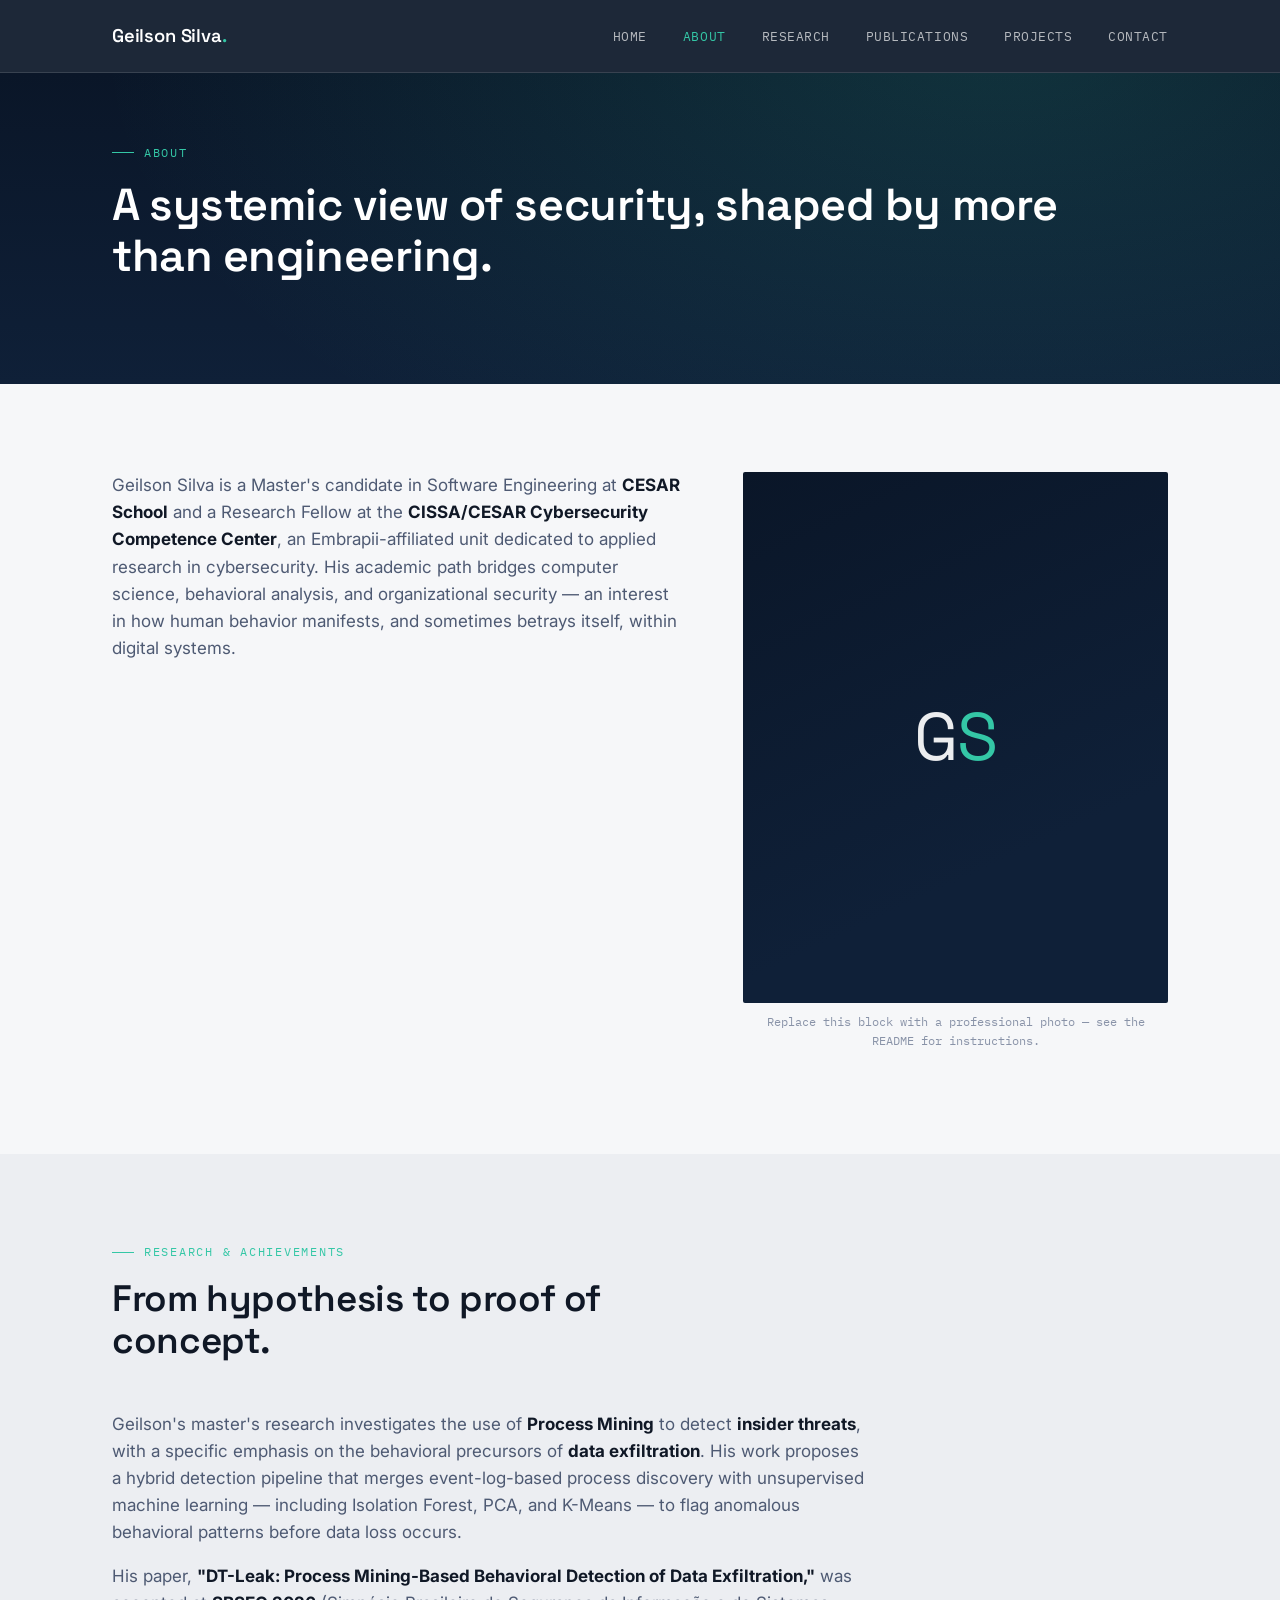
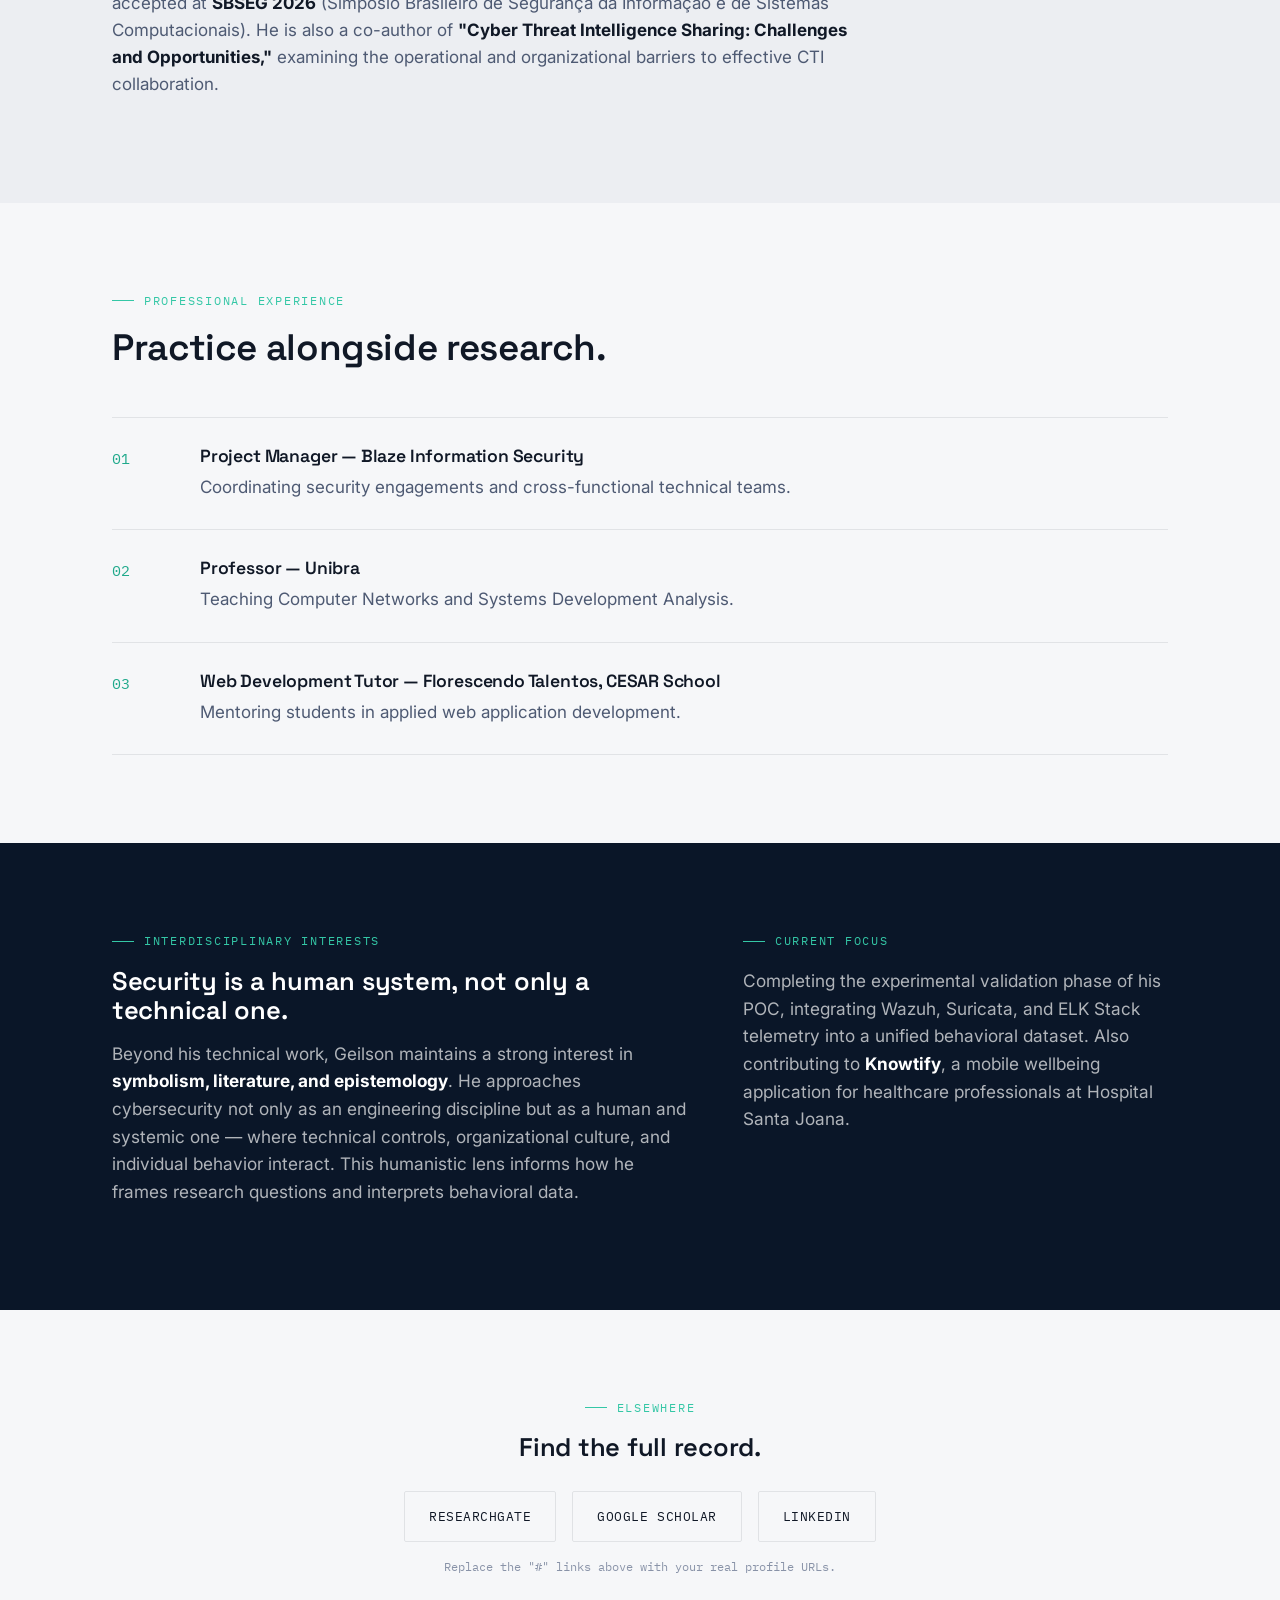
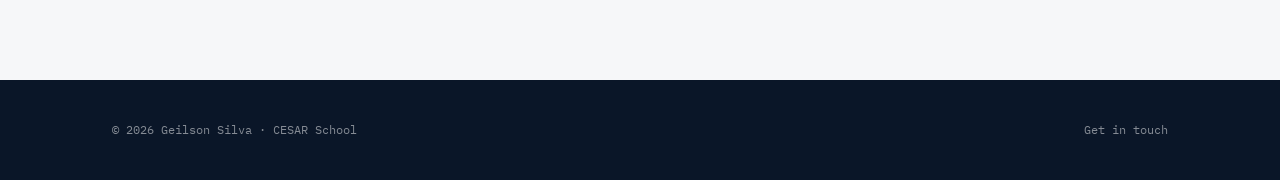
==== about.html @ 086685a9 "update update" ====
<!DOCTYPE html>
<html lang="en">
<head>
<meta charset="UTF-8">
<meta name="viewport" content="width=device-width, initial-scale=1.0">
<title>About — Geilson Silva</title>
<meta name="description" content="About Geilson Silva: research, professional experience, and interdisciplinary interests.">
<link rel="preconnect" href="https://fonts.googleapis.com">
<link href="https://fonts.googleapis.com/css2?family=Space+Grotesk:wght@500;600;700&family=Inter:wght@400;500;600&family=IBM+Plex+Mono:wght@400;500&display=swap" rel="stylesheet">
<link rel="stylesheet" href="style.css">
</head>
<body>

<header class="site-header">
  <div class="container nav">
    <a href="index.html" class="nav-logo">Geilson Silva<span>.</span></a>
    <button class="nav-toggle" aria-label="Toggle menu" aria-expanded="false">☰</button>
    <ul class="nav-links">
      <li><a href="index.html">Home</a></li>
      <li><a href="about.html">About</a></li>
      <li><a href="research.html">Research</a></li>
      <li><a href="publications.html">Publications</a></li>
      <li><a href="projects.html">Projects</a></li>
      <li><a href="contact.html">Contact</a></li>
    </ul>
  </div>
</header>

<section class="hero" style="padding:70px 0 80px;">
  <div class="container">
    <p class="eyebrow">About</p>
    <h1 style="font-size:clamp(2rem,4vw,2.8rem); margin-top:14px;">A systemic view of security, shaped by more than engineering.</h1>
  </div>
</section>

<section class="section">
  <div class="container split">
    <div class="prose">
      <p>Geilson Silva is a Master's candidate in Software Engineering at <strong>CESAR School</strong> and a Research Fellow at the <strong>CISSA/CESAR Cybersecurity Competence Center</strong>, an Embrapii-affiliated unit dedicated to applied research in cybersecurity. His academic path bridges computer science, behavioral analysis, and organizational security — an interest in how human behavior manifests, and sometimes betrays itself, within digital systems.</p>
    </div>
    <div>
      <div class="avatar-block">
        <div class="monogram">G<span>S</span></div>
      </div>
      <p class="avatar-note">Replace this block with a professional photo — see the README for instructions.</p>
    </div>
  </div>
</section>

<section class="section section-alt">
  <div class="container">
    <div class="section-head">
      <p class="eyebrow">Research &amp; Achievements</p>
      <h2>From hypothesis to proof of concept.</h2>
    </div>
    <div class="prose" style="max-width:760px;">
      <p>Geilson's master's research investigates the use of <strong>Process Mining</strong> to detect <strong>insider threats</strong>, with a specific emphasis on the behavioral precursors of <strong>data exfiltration</strong>. His work proposes a hybrid detection pipeline that merges event-log-based process discovery with unsupervised machine learning — including Isolation Forest, PCA, and K-Means — to flag anomalous behavioral patterns before data loss occurs.</p>
      <p>His paper, <strong>"DT-Leak: Process Mining-Based Behavioral Detection of Data Exfiltration,"</strong> was accepted at <strong>SBSEG 2026</strong> (Simpósio Brasileiro de Segurança da Informação e de Sistemas Computacionais). He is also a co-author of <strong>"Cyber Threat Intelligence Sharing: Challenges and Opportunities,"</strong> examining the operational and organizational barriers to effective CTI collaboration.</p>
    </div>
  </div>
</section>

<section class="section">
  <div class="container">
    <div class="section-head">
      <p class="eyebrow">Professional Experience</p>
      <h2>Practice alongside research.</h2>
    </div>
    <ul class="steps">
      <li class="step">
        <span class="num">01</span>
        <div>
          <h3>Project Manager — Blaze Information Security</h3>
          <p>Coordinating security engagements and cross-functional technical teams.</p>
        </div>
      </li>
      <li class="step">
        <span class="num">02</span>
        <div>
          <h3>Professor — Unibra</h3>
          <p>Teaching Computer Networks and Systems Development Analysis.</p>
        </div>
      </li>
      <li class="step">
        <span class="num">03</span>
        <div>
          <h3>Web Development Tutor — Florescendo Talentos, CESAR School</h3>
          <p>Mentoring students in applied web application development.</p>
        </div>
      </li>
    </ul>
  </div>
</section>

<section class="section section-dark">
  <div class="container split">
    <div>
      <p class="eyebrow">Interdisciplinary Interests</p>
      <h2 style="margin-top:14px;">Security is a human system, not only a technical one.</h2>
      <p class="lede">Beyond his technical work, Geilson maintains a strong interest in <strong style="color:#fff;">symbolism, literature, and epistemology</strong>. He approaches cybersecurity not only as an engineering discipline but as a human and systemic one — where technical controls, organizational culture, and individual behavior interact. This humanistic lens informs how he frames research questions and interprets behavioral data.</p>
    </div>
    <div>
      <p class="eyebrow">Current Focus</p>
      <p class="lede" style="margin-top:14px;">Completing the experimental validation phase of his POC, integrating Wazuh, Suricata, and ELK Stack telemetry into a unified behavioral dataset. Also contributing to <strong style="color:#fff;">Knowtify</strong>, a mobile wellbeing application for healthcare professionals at Hospital Santa Joana.</p>
    </div>
  </div>
</section>

<section class="section text-center">
  <div class="container">
    <p class="eyebrow" style="justify-content:center;">Elsewhere</p>
    <h2 style="margin-top:14px;">Find the full record.</h2>
    <div class="hero-actions" style="justify-content:center; margin-top:28px;">
      <a href="#" class="btn btn-ghost-dark">ResearchGate</a>
      <a href="#" class="btn btn-ghost-dark">Google Scholar</a>
      <a href="#" class="btn btn-ghost-dark">LinkedIn</a>
    </div>
    <p class="avatar-note" style="margin-top:16px;">Replace the "#" links above with your real profile URLs.</p>
  </div>
</section>

<footer class="site-footer">
  <div class="container footer-row">
    <span>© 2026 Geilson Silva · CESAR School</span>
    <span><a href="contact.html">Get in touch</a></span>
  </div>
</footer>

<script src="script.js"></script>
</body>
</html>
---- style.css ----
/* ==========================================================================
   Geilson Silva — Academic Site
   Design tokens
   ========================================================================== */

:root {
  /* Color */
  --bg-dark: #0A1628;
  --bg-dark-2: #0F2038;
  --paper: #F6F7F9;
  --paper-2: #ECEEF2;
  --ink: #101826;
  --slate: #4E5A73;
  --slate-light: #8993A8;
  --accent: #34C7A6;
  --accent-strong: #1FA98B;
  --accent-dim: rgba(52, 199, 166, 0.14);
  --gold: #D9A85C;
  --border: rgba(16, 24, 38, 0.09);
  --border-dark: rgba(255, 255, 255, 0.12);
  --white: #FFFFFF;

  /* Type */
  --font-display: 'Space Grotesk', 'IBM Plex Sans', sans-serif;
  --font-body: 'Inter', -apple-system, BlinkMacSystemFont, sans-serif;
  --font-mono: 'IBM Plex Mono', 'SFMono-Regular', Consolas, monospace;

  /* Layout */
  --max-width: 1120px;
  --radius: 2px;
}

* { box-sizing: border-box; }

html {
  scroll-behavior: smooth;
}

@media (prefers-reduced-motion: reduce) {
  html { scroll-behavior: auto; }
  *, *::before, *::after {
    animation-duration: 0.01ms !important;
    animation-iteration-count: 1 !important;
    transition-duration: 0.01ms !important;
  }
}

body {
  margin: 0;
  font-family: var(--font-body);
  color: var(--ink);
  background: var(--paper);
  font-size: 17px;
  line-height: 1.6;
  -webkit-font-smoothing: antialiased;
}

h1, h2, h3, h4 {
  font-family: var(--font-display);
  font-weight: 600;
  line-height: 1.15;
  letter-spacing: -0.01em;
  margin: 0;
}

p { margin: 0 0 1rem 0; }
a { color: inherit; }

.container {
  max-width: var(--max-width);
  margin: 0 auto;
  padding: 0 32px;
}

.eyebrow {
  font-family: var(--font-mono);
  font-size: 0.78rem;
  letter-spacing: 0.14em;
  text-transform: uppercase;
  color: var(--accent);
  display: flex;
  align-items: center;
  gap: 10px;
}

.eyebrow::before {
  content: "";
  width: 22px;
  height: 1px;
  background: var(--accent);
  display: inline-block;
}

/* ==========================================================================
   Navigation
   ========================================================================== */

.site-header {
  position: sticky;
  top: 0;
  z-index: 100;
  background: rgba(10, 22, 40, 0.92);
  backdrop-filter: blur(10px);
  border-bottom: 1px solid var(--border-dark);
}

.nav {
  display: flex;
  align-items: center;
  justify-content: space-between;
  height: 72px;
}

.nav-logo {
  font-family: var(--font-display);
  font-weight: 600;
  font-size: 1.15rem;
  color: var(--white);
  text-decoration: none;
  letter-spacing: -0.01em;
}
.nav-logo span { color: var(--accent); }

.nav-links {
  display: flex;
  gap: 36px;
  list-style: none;
  margin: 0;
  padding: 0;
}

.nav-links a {
  font-family: var(--font-mono);
  font-size: 0.82rem;
  letter-spacing: 0.04em;
  text-transform: uppercase;
  color: rgba(255,255,255,0.68);
  text-decoration: none;
  padding: 6px 0;
  border-bottom: 1px solid transparent;
  transition: color 0.2s ease, border-color 0.2s ease;
}

.nav-links a:hover,
.nav-links a:focus-visible {
  color: var(--white);
  border-bottom-color: var(--accent);
}

.nav-links a.active {
  color: var(--accent);
}

.nav-toggle {
  display: none;
  background: none;
  border: 1px solid var(--border-dark);
  border-radius: var(--radius);
  color: var(--white);
  width: 40px;
  height: 40px;
  align-items: center;
  justify-content: center;
  cursor: pointer;
}

@media (max-width: 760px) {
  .nav-links {
    position: absolute;
    top: 72px;
    left: 0;
    right: 0;
    background: var(--bg-dark-2);
    flex-direction: column;
    gap: 0;
    padding: 8px 32px 20px;
    border-bottom: 1px solid var(--border-dark);
    display: none;
  }
  .nav-links.open { display: flex; }
  .nav-links a { padding: 12px 0; border-bottom: 1px solid var(--border-dark); width: 100%; }
  .nav-toggle { display: flex; }
}

*:focus-visible {
  outline: 2px solid var(--accent);
  outline-offset: 3px;
}

/* ==========================================================================
   Buttons
   ========================================================================== */

.btn {
  display: inline-flex;
  align-items: center;
  gap: 8px;
  font-family: var(--font-mono);
  font-size: 0.82rem;
  letter-spacing: 0.04em;
  text-transform: uppercase;
  text-decoration: none;
  padding: 14px 24px;
  border-radius: var(--radius);
  border: 1px solid transparent;
  cursor: pointer;
  transition: transform 0.15s ease, background 0.2s ease, border-color 0.2s ease, color 0.2s ease;
}
.btn:hover { transform: translateY(-1px); }

.btn-primary {
  background: var(--accent);
  color: #06231C;
}
.btn-primary:hover { background: var(--accent-strong); }

.btn-ghost {
  background: transparent;
  border-color: rgba(255,255,255,0.35);
  color: var(--white);
}
.btn-ghost:hover { border-color: var(--accent); color: var(--accent); }

.btn-ghost-dark {
  background: transparent;
  border-color: var(--border);
  color: var(--ink);
}
.btn-ghost-dark:hover { border-color: var(--accent-strong); color: var(--accent-strong); }

/* ==========================================================================
   Hero
   ========================================================================== */

.hero {
  background: radial-gradient(ellipse 900px 500px at 78% -10%, rgba(52,199,166,0.16), transparent),
              linear-gradient(180deg, var(--bg-dark) 0%, var(--bg-dark-2) 100%);
  color: var(--white);
  padding: 96px 0 110px;
  position: relative;
  overflow: hidden;
}

.hero-grid {
  display: grid;
  grid-template-columns: 1.1fr 0.9fr;
  gap: 48px;
  align-items: center;
}

.hero h1 {
  font-size: clamp(2.4rem, 5vw, 3.6rem);
  margin: 18px 0 22px;
  color: var(--white);
}

.hero h1 em {
  font-style: normal;
  color: var(--accent);
}

.hero-sub {
  font-size: 1.08rem;
  color: rgba(255,255,255,0.72);
  max-width: 46ch;
  margin-bottom: 34px;
}

.hero-actions {
  display: flex;
  gap: 16px;
  flex-wrap: wrap;
}

.hero-meta {
  margin-top: 44px;
  display: flex;
  gap: 32px;
  font-family: var(--font-mono);
  font-size: 0.8rem;
  color: rgba(255,255,255,0.5);
}
.hero-meta strong { color: rgba(255,255,255,0.85); font-weight: 500; }

@media (max-width: 860px) {
  .hero-grid { grid-template-columns: 1fr; }
  .hero-meta { flex-direction: column; gap: 10px; }
}

/* ==========================================================================
   Trace graphic (signature element)
   ========================================================================== */

.trace-wrap { display: flex; justify-content: center; }
.trace-svg { width: 100%; max-width: 440px; height: auto; }

.trace-node { fill: rgba(255,255,255,0.85); }
.trace-node.dim { fill: rgba(255,255,255,0.35); }
.trace-node.anomaly { fill: var(--accent); }

.trace-path {
  fill: none;
  stroke: rgba(255,255,255,0.22);
  stroke-width: 1.5;
}

.trace-path.anomaly {
  stroke: var(--accent);
  stroke-width: 2;
  stroke-dasharray: 6 6;
  animation: trace-flow 3.2s linear infinite;
}

@keyframes trace-flow {
  to { stroke-dashoffset: -120; }
}

.trace-label {
  font-family: var(--font-mono);
  font-size: 9px;
  fill: rgba(255,255,255,0.4);
  letter-spacing: 0.05em;
}
.trace-label.anomaly { fill: var(--accent); }

/* ==========================================================================
   Sections
   ========================================================================== */

.section {
  padding: 88px 0;
}

.section-alt {
  background: var(--paper-2);
}

.section-dark {
  background: var(--bg-dark);
  color: var(--white);
}

.section-head {
  max-width: 640px;
  margin-bottom: 48px;
}

.section-head h2 {
  font-size: clamp(1.7rem, 3vw, 2.3rem);
  margin-top: 14px;
}

.section-dark .section-head h2 { color: var(--white); }

.lede {
  font-size: 1.08rem;
  color: var(--slate);
  margin-top: 14px;
}
.section-dark .lede { color: rgba(255,255,255,0.68); }

/* Two column prose + figure */
.split {
  display: grid;
  grid-template-columns: 1.15fr 0.85fr;
  gap: 56px;
  align-items: start;
}
@media (max-width: 860px) {
  .split { grid-template-columns: 1fr; }
}

.prose p { color: var(--slate); }
.prose strong { color: var(--ink); }

.avatar-block {
  aspect-ratio: 4 / 5;
  border-radius: var(--radius);
  background: linear-gradient(155deg, var(--bg-dark) 0%, var(--bg-dark-2) 70%);
  display: flex;
  align-items: center;
  justify-content: center;
  position: relative;
  overflow: hidden;
}
.avatar-block .monogram {
  font-family: var(--font-display);
  font-size: 4.2rem;
  color: rgba(255,255,255,0.92);
  letter-spacing: -0.02em;
}
.avatar-block .monogram span { color: var(--accent); }
.avatar-note {
  font-family: var(--font-mono);
  font-size: 0.72rem;
  color: var(--slate-light);
  margin-top: 10px;
  text-align: center;
}

/* Highlight cards */
.card-grid {
  display: grid;
  grid-template-columns: repeat(3, 1fr);
  gap: 1px;
  background: var(--border);
  border: 1px solid var(--border);
}
@media (max-width: 760px) {
  .card-grid { grid-template-columns: 1fr; }
}

.card {
  background: var(--paper);
  padding: 32px 28px;
}

.card .tag {
  font-family: var(--font-mono);
  font-size: 0.72rem;
  letter-spacing: 0.08em;
  text-transform: uppercase;
  color: var(--accent-strong);
}

.card h3 {
  font-size: 1.15rem;
  margin: 12px 0 10px;
}

.card p { color: var(--slate); font-size: 0.95rem; margin: 0; }

/* Timeline / methodology steps */
.steps {
  list-style: none;
  margin: 0;
  padding: 0;
  border-top: 1px solid var(--border);
}

.step {
  display: grid;
  grid-template-columns: 64px 1fr;
  gap: 24px;
  padding: 28px 0;
  border-bottom: 1px solid var(--border);
}

.step .num {
  font-family: var(--font-mono);
  color: var(--accent-strong);
  font-size: 0.95rem;
}

.step h3 { font-size: 1.1rem; margin-bottom: 8px; }
.step p { color: var(--slate); margin: 0; }

/* Tool list */
.tool-cols {
  display: grid;
  grid-template-columns: 1fr 1fr;
  gap: 40px;
}
@media (max-width: 760px) { .tool-cols { grid-template-columns: 1fr; } }

.tool-list h4 {
  font-family: var(--font-mono);
  font-size: 0.78rem;
  text-transform: uppercase;
  letter-spacing: 0.08em;
  color: var(--slate-light);
  margin-bottom: 16px;
}

.tool-item {
  display: flex;
  justify-content: space-between;
  gap: 16px;
  padding: 14px 0;
  border-bottom: 1px solid var(--border);
}
.tool-item .name { font-weight: 500; }
.tool-item .desc { color: var(--slate); font-size: 0.88rem; text-align: right; max-width: 55%; }

/* Keyword strip */
.keywords {
  display: flex;
  flex-wrap: wrap;
  gap: 10px;
  margin-top: 40px;
}
.keyword {
  font-family: var(--font-mono);
  font-size: 0.76rem;
  padding: 7px 12px;
  border: 1px solid var(--border);
  border-radius: var(--radius);
  color: var(--slate);
}

/* Publications */
.pub {
  border-top: 1px solid var(--border);
  padding: 34px 0;
  display: grid;
  grid-template-columns: 100px 1fr;
  gap: 28px;
}
.pub:last-child { border-bottom: 1px solid var(--border); }
@media (max-width: 700px) { .pub { grid-template-columns: 1fr; gap: 12px; } }

.pub .year {
  font-family: var(--font-mono);
  color: var(--accent-strong);
  font-size: 0.95rem;
}
.pub h3 { font-size: 1.2rem; margin-bottom: 8px; }
.pub .meta { color: var(--slate); font-size: 0.92rem; margin-bottom: 12px; }
.pub .abstract { color: var(--slate); font-size: 0.95rem; margin-bottom: 16px; }

.status-pill {
  display: inline-block;
  font-family: var(--font-mono);
  font-size: 0.7rem;
  text-transform: uppercase;
  letter-spacing: 0.06em;
  padding: 4px 10px;
  border-radius: 999px;
  background: var(--accent-dim);
  color: var(--accent-strong);
  margin-bottom: 10px;
}

/* Projects */
.project {
  border-top: 1px solid var(--border-dark);
  padding: 44px 0;
  display: grid;
  grid-template-columns: 1fr 1.4fr;
  gap: 40px;
}
@media (max-width: 800px) { .project { grid-template-columns: 1fr; gap: 16px; } }

.project h3 { font-size: 1.4rem; margin-bottom: 10px; color: var(--white); }
.project .role { font-family: var(--font-mono); font-size: 0.78rem; color: var(--accent); margin-bottom: 4px; text-transform: uppercase; letter-spacing: 0.05em; }
.project p { color: rgba(255,255,255,0.68); }
.stack {
  display: flex;
  flex-wrap: wrap;
  gap: 8px;
  margin-top: 16px;
}
.stack span {
  font-family: var(--font-mono);
  font-size: 0.72rem;
  color: rgba(255,255,255,0.55);
  border: 1px solid var(--border-dark);
  padding: 5px 10px;
  border-radius: var(--radius);
}

/* Contact */
.contact-grid {
  display: grid;
  grid-template-columns: repeat(3, 1fr);
  gap: 1px;
  background: var(--border);
  border: 1px solid var(--border);
  margin-top: 40px;
}
@media (max-width: 700px) { .contact-grid { grid-template-columns: 1fr; } }

.contact-item {
  background: var(--paper);
  padding: 28px;
  text-decoration: none;
  display: block;
  transition: background 0.2s ease;
}
.contact-item:hover { background: var(--white); }
.contact-item .k {
  font-family: var(--font-mono);
  font-size: 0.72rem;
  text-transform: uppercase;
  letter-spacing: 0.06em;
  color: var(--slate-light);
  display: block;
  margin-bottom: 8px;
}
.contact-item .v { font-weight: 500; word-break: break-word; }
.contact-item .v.accent { color: var(--accent-strong); }

/* Footer */
.site-footer {
  background: var(--bg-dark);
  color: rgba(255,255,255,0.5);
  padding: 40px 0;
  font-family: var(--font-mono);
  font-size: 0.78rem;
}
.footer-row {
  display: flex;
  justify-content: space-between;
  align-items: center;
  flex-wrap: wrap;
  gap: 12px;
}
.footer-row a { color: rgba(255,255,255,0.5); text-decoration: none; }
.footer-row a:hover { color: var(--accent); }

/* Utility */
.text-center { text-align: center; }
.mt-lg { margin-top: 48px; }
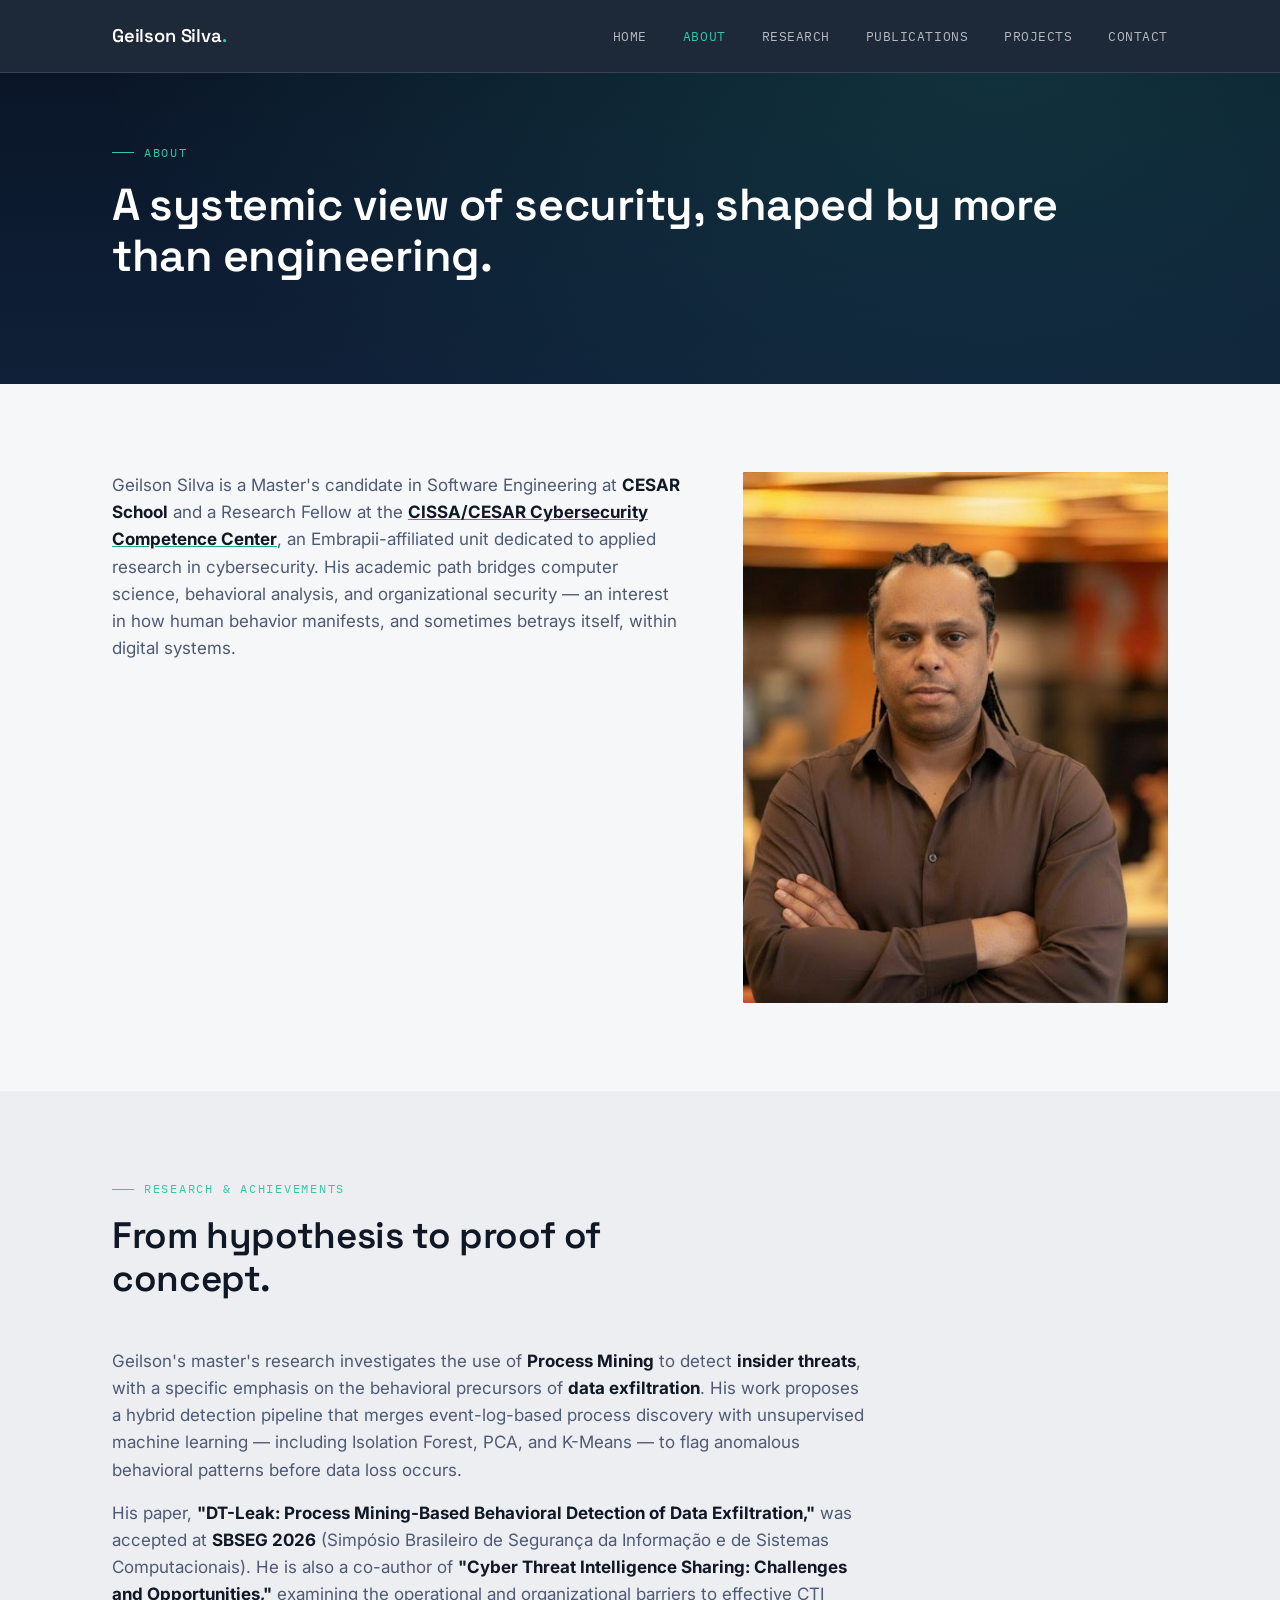
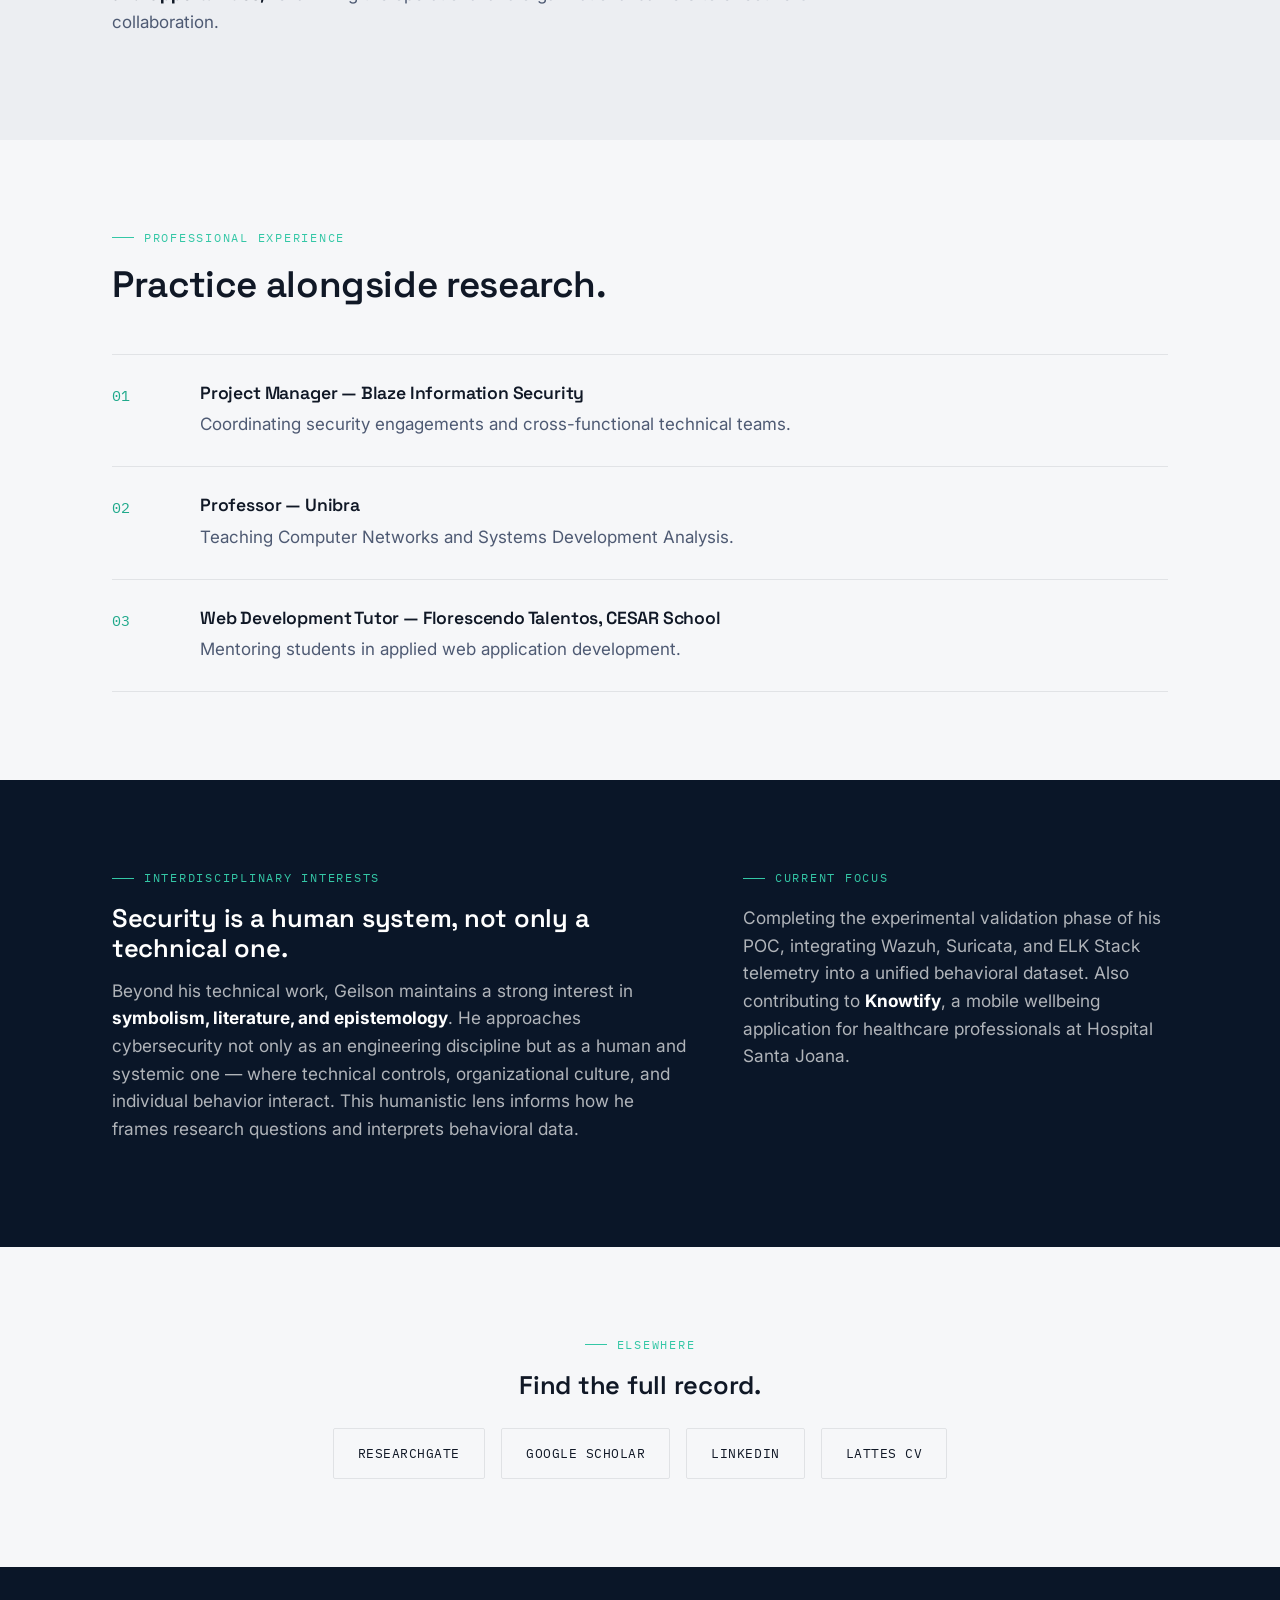
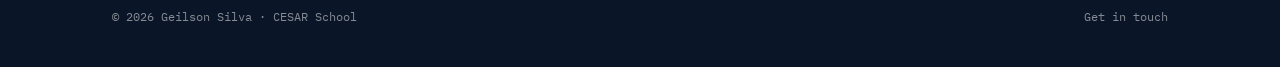
==== commit 6ecc699c: "update update" ====
--- a/about.html
+++ b/about.html
@@ -36,13 +36,12 @@
 <section class="section">
   <div class="container split">
     <div class="prose">
-      <p>Geilson Silva is a Master's candidate in Software Engineering at <strong>CESAR School</strong> and a Research Fellow at the <strong>CISSA/CESAR Cybersecurity Competence Center</strong>, an Embrapii-affiliated unit dedicated to applied research in cybersecurity. His academic path bridges computer science, behavioral analysis, and organizational security — an interest in how human behavior manifests, and sometimes betrays itself, within digital systems.</p>
+      <p>Geilson Silva is a Master's candidate in Software Engineering at <strong>CESAR School</strong> and a Research Fellow at the <strong><a href="https://www.cesar.org.br/ciberseguranca" target="_blank" rel="noopener" style="color:inherit; text-decoration-color: var(--accent-strong);">CISSA/CESAR Cybersecurity Competence Center</a></strong>, an Embrapii-affiliated unit dedicated to applied research in cybersecurity. His academic path bridges computer science, behavioral analysis, and organizational security — an interest in how human behavior manifests, and sometimes betrays itself, within digital systems.</p>
     </div>
     <div>
       <div class="avatar-block">
-        <div class="monogram">G<span>S</span></div>
+        <img src="assets/geilson-photo.jpg" alt="Geilson Silva, portrait">
       </div>
-      <p class="avatar-note">Replace this block with a professional photo — see the README for instructions.</p>
     </div>
   </div>
 </section>
@@ -110,12 +109,12 @@
   <div class="container">
     <p class="eyebrow" style="justify-content:center;">Elsewhere</p>
     <h2 style="margin-top:14px;">Find the full record.</h2>
-    <div class="hero-actions" style="justify-content:center; margin-top:28px;">
-      <a href="#" class="btn btn-ghost-dark">ResearchGate</a>
-      <a href="#" class="btn btn-ghost-dark">Google Scholar</a>
-      <a href="#" class="btn btn-ghost-dark">LinkedIn</a>
+    <div class="hero-actions" style="justify-content:center; margin-top:28px; flex-wrap:wrap;">
+      <a href="https://www.researchgate.net/profile/Geilson-Silva-4?ev=hdr_xprf" target="_blank" rel="noopener" class="btn btn-ghost-dark">ResearchGate</a>
+      <a href="https://scholar.google.com.br/citations?user=PN2JZTYAAAAJ&hl=pt-BR" target="_blank" rel="noopener" class="btn btn-ghost-dark">Google Scholar</a>
+      <a href="https://www.linkedin.com/in/geilsonfidelis/" target="_blank" rel="noopener" class="btn btn-ghost-dark">LinkedIn</a>
+      <a href="https://lattes.cnpq.br/7768352215702276" target="_blank" rel="noopener" class="btn btn-ghost-dark">Lattes CV</a>
     </div>
-    <p class="avatar-note" style="margin-top:16px;">Replace the "#" links above with your real profile URLs.</p>
   </div>
 </section>
 
--- a/style.css
+++ b/style.css
@@ -383,6 +383,13 @@
   position: relative;
   overflow: hidden;
 }
+.avatar-block img {
+  width: 100%;
+  height: 100%;
+  object-fit: cover;
+  object-position: center 18%;
+  display: block;
+}
 .avatar-block .monogram {
   font-family: var(--font-display);
   font-size: 4.2rem;
@@ -390,6 +397,22 @@
   letter-spacing: -0.02em;
 }
 .avatar-block .monogram span { color: var(--accent); }
+
+.avatar-chip {
+  width: 132px;
+  height: 132px;
+  border-radius: 50%;
+  overflow: hidden;
+  border: 2px solid rgba(255,255,255,0.18);
+  flex-shrink: 0;
+}
+.avatar-chip img {
+  width: 100%;
+  height: 100%;
+  object-fit: cover;
+  object-position: center 18%;
+  display: block;
+}
 .avatar-note {
   font-family: var(--font-mono);
   font-size: 0.72rem;
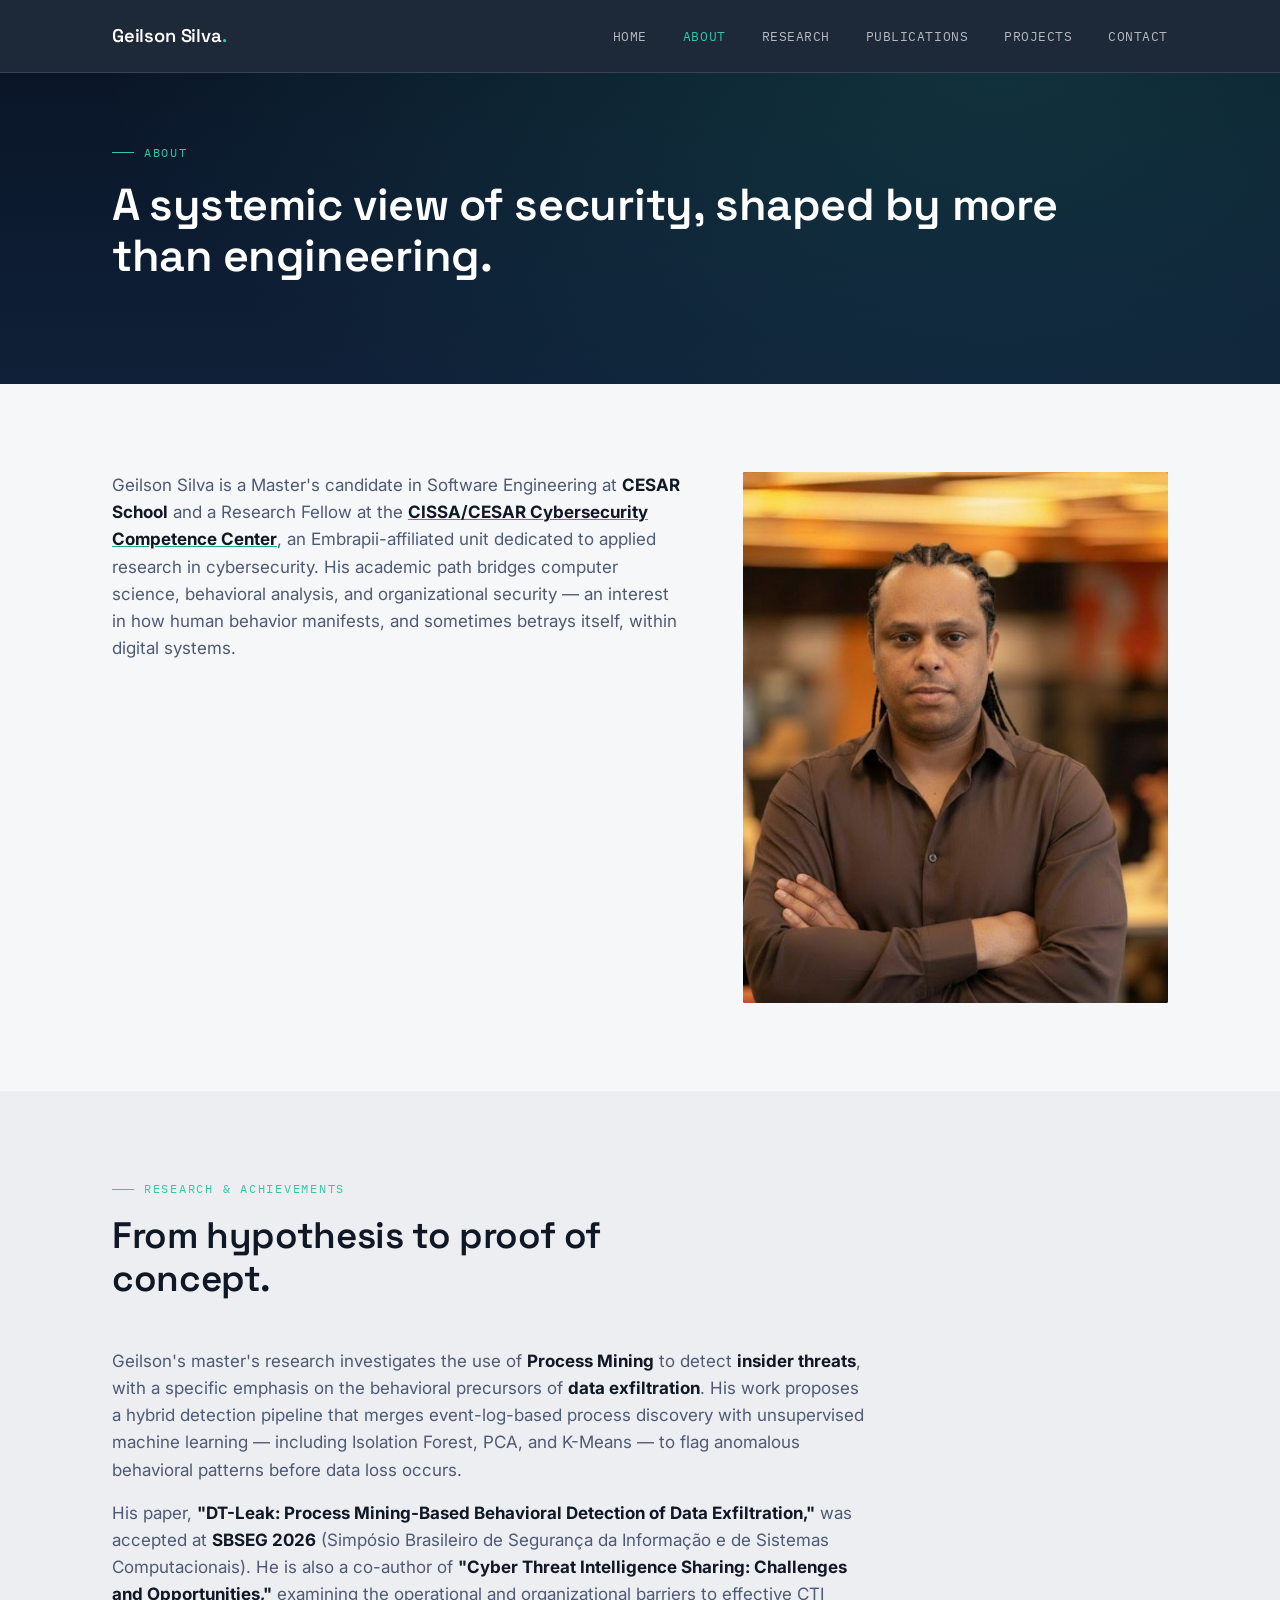
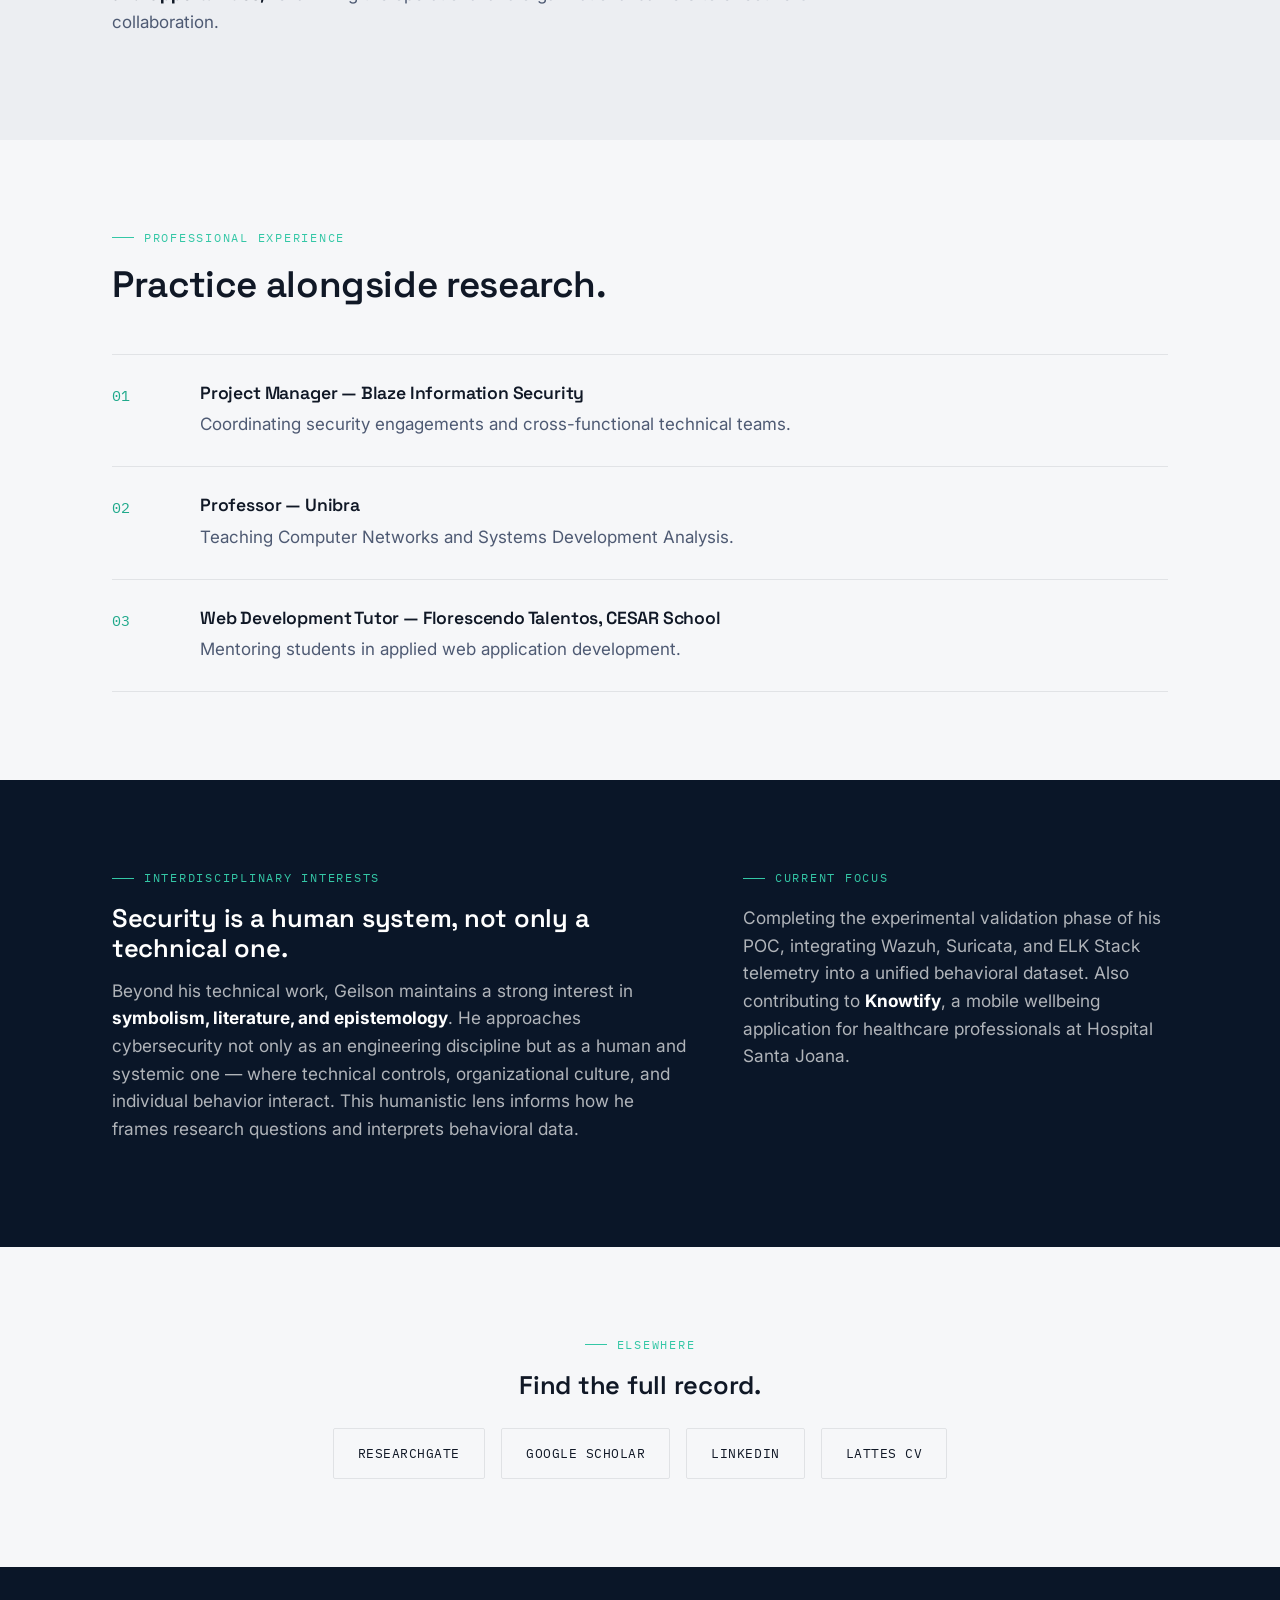
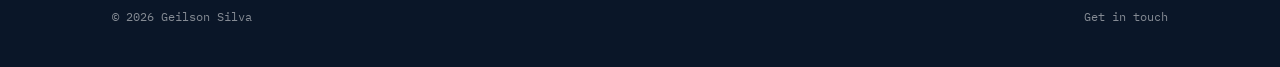
==== commit c364c4f2: "update update" ====
--- a/about.html
+++ b/about.html
@@ -120,7 +120,7 @@
 
 <footer class="site-footer">
   <div class="container footer-row">
-    <span>© 2026 Geilson Silva · CESAR School</span>
+    <span>© 2026 Geilson Silva</span>
     <span><a href="contact.html">Get in touch</a></span>
   </div>
 </footer>
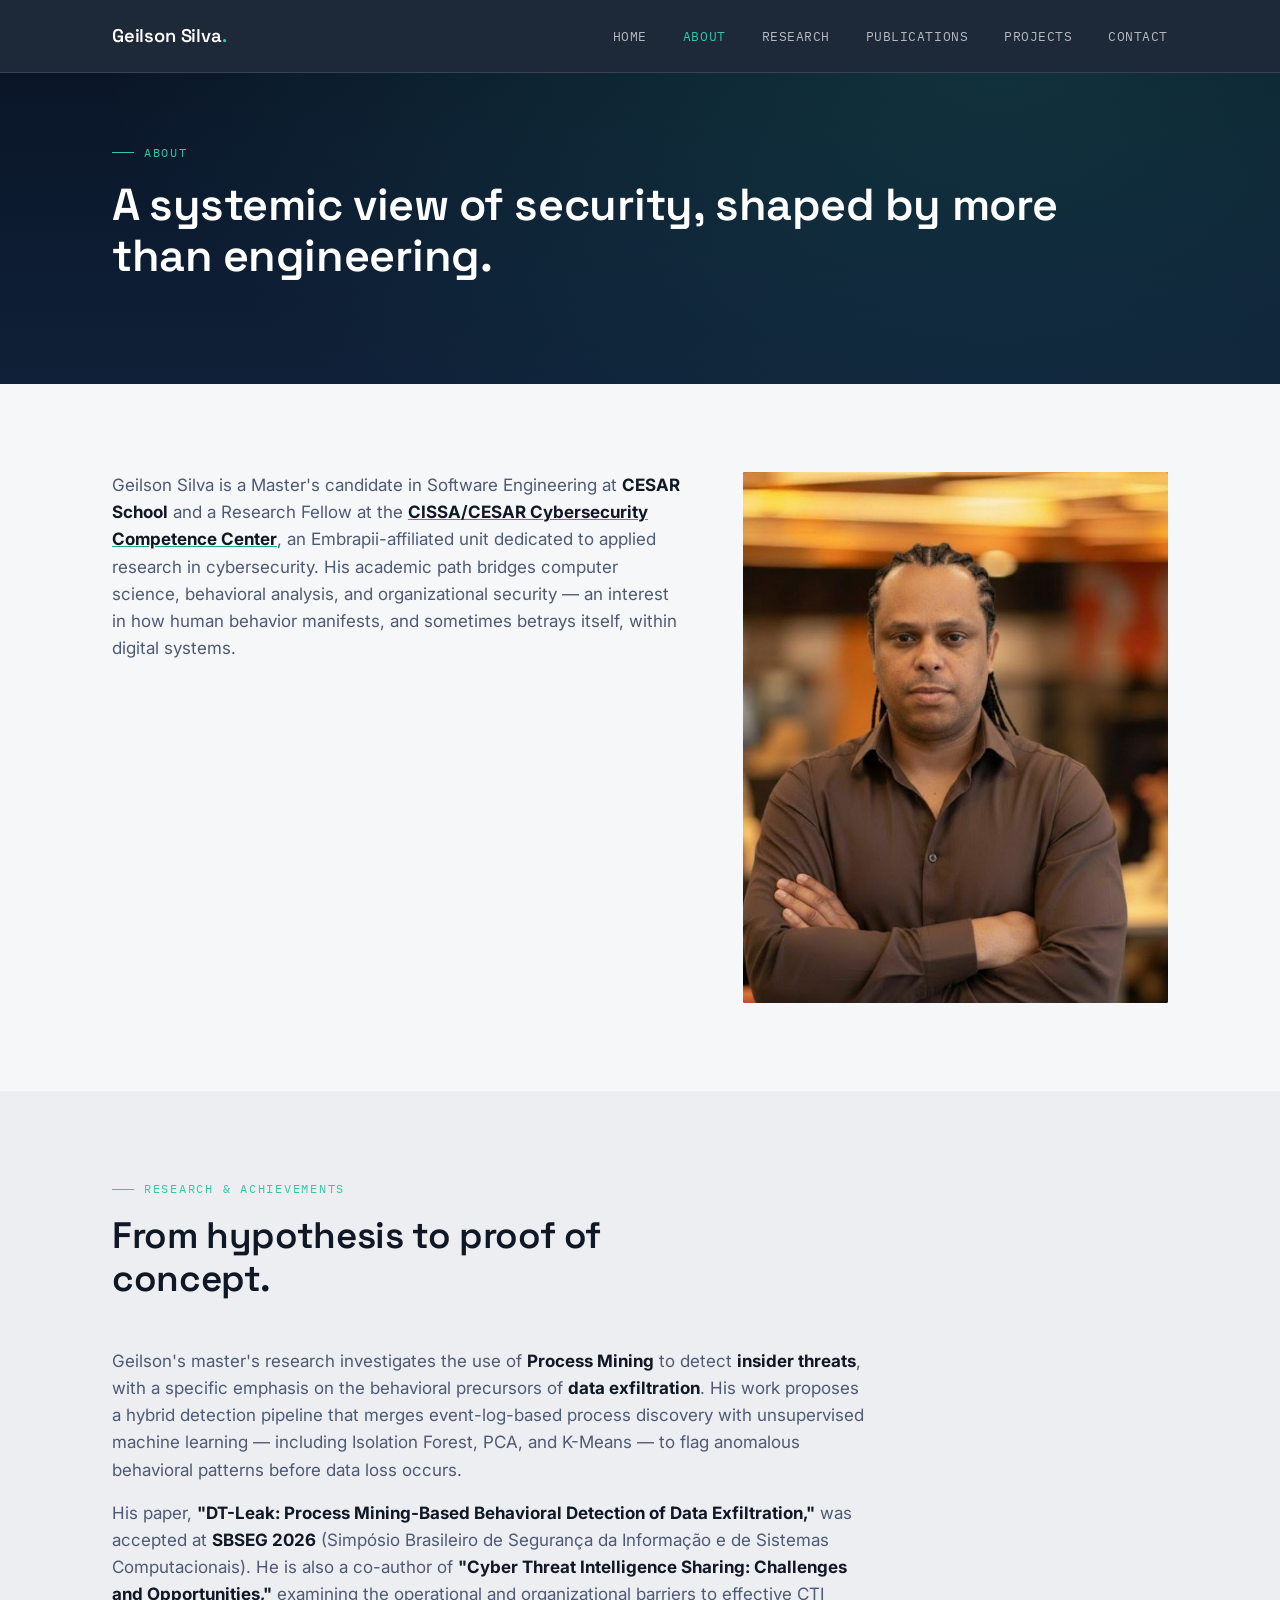
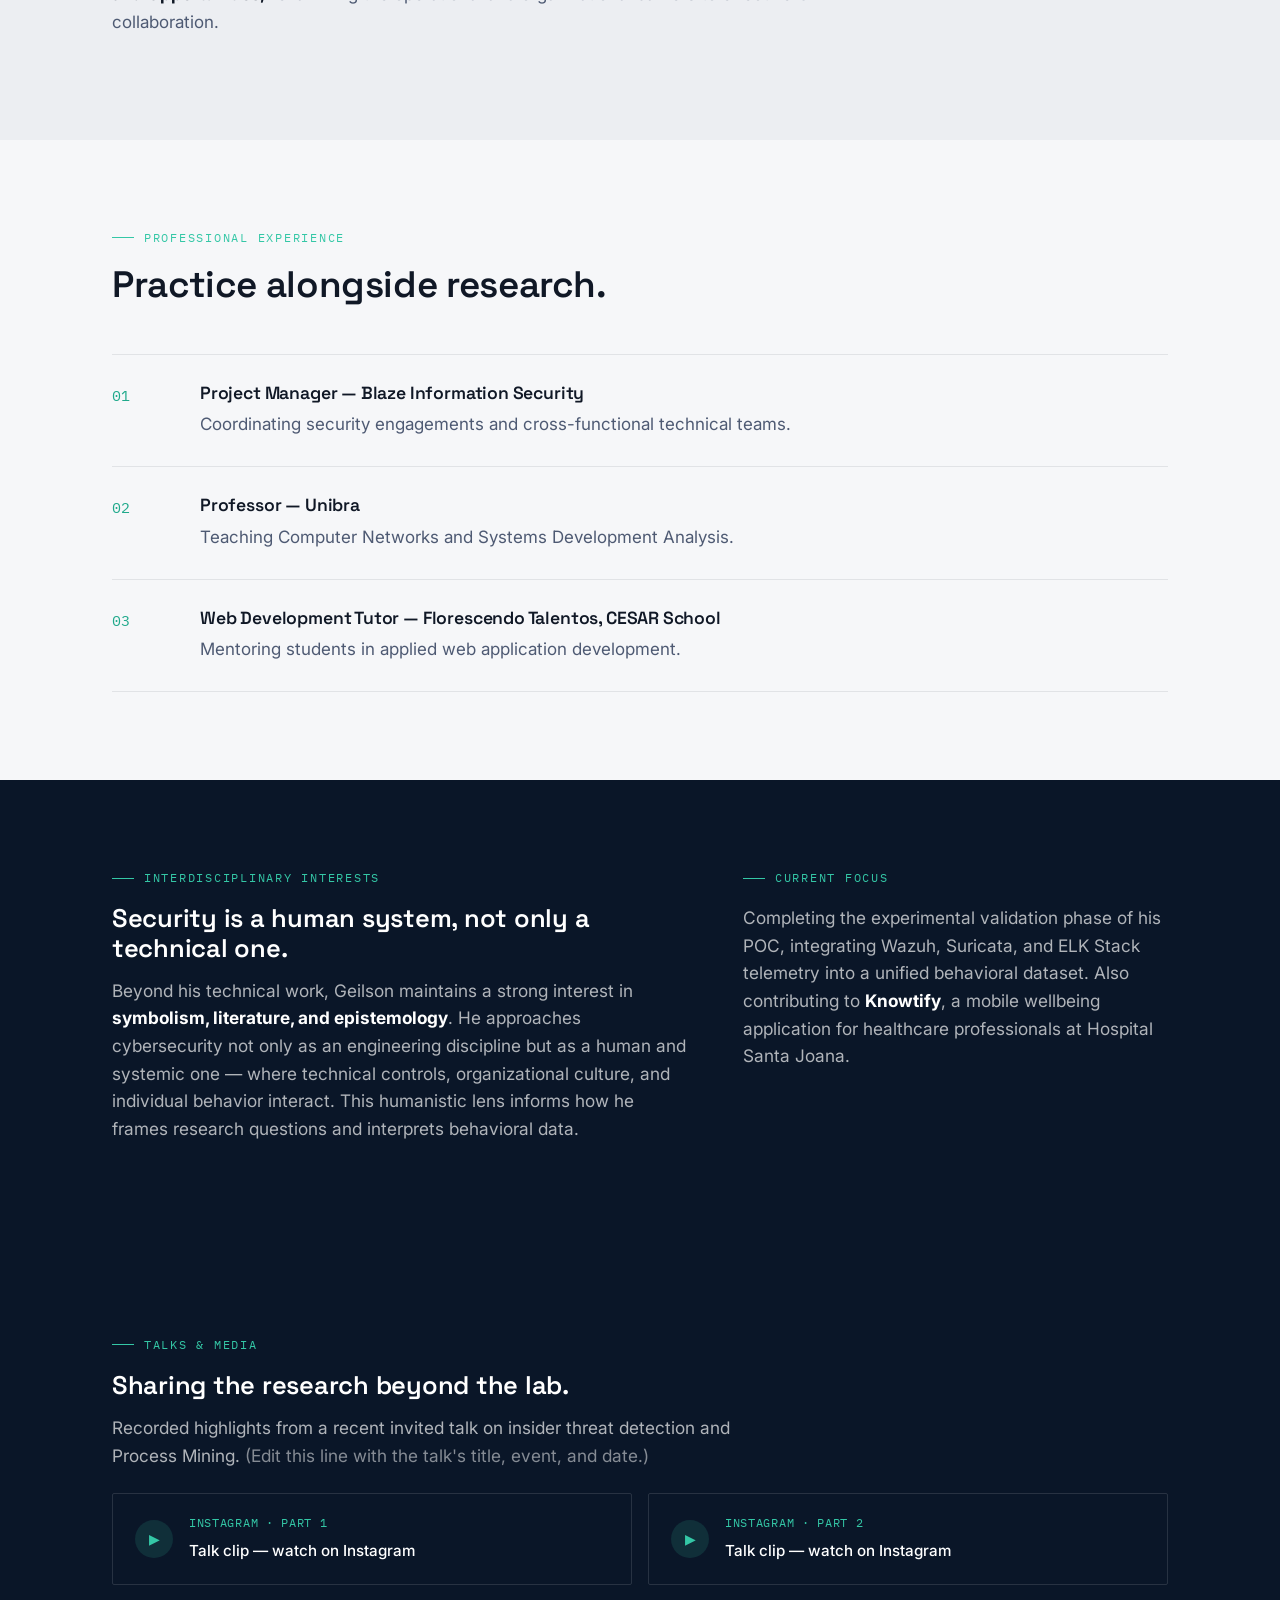
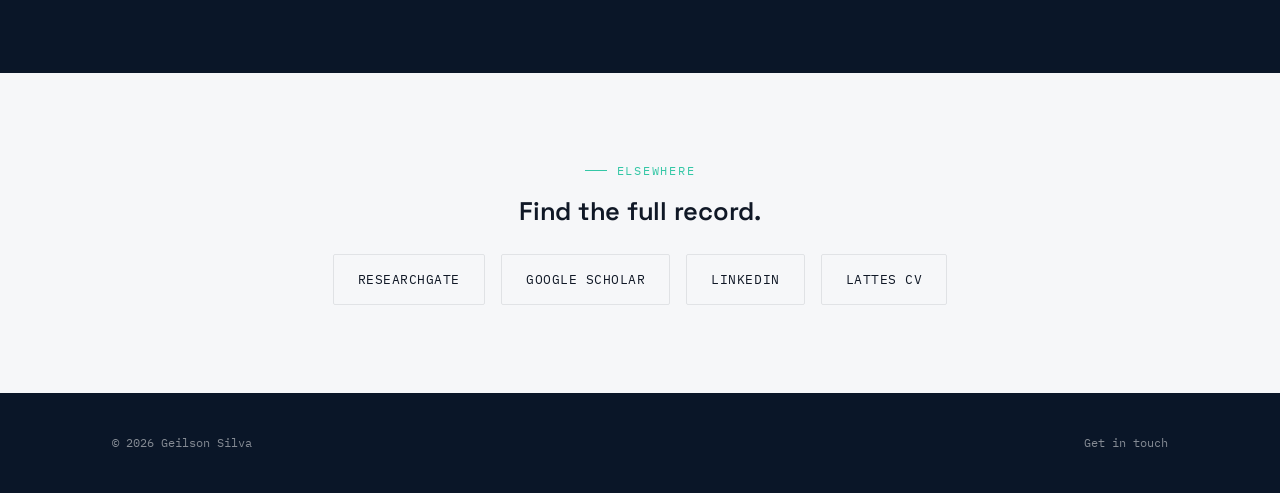
==== commit d8e1e8fc: "update update" ====
--- a/about.html
+++ b/about.html
@@ -105,6 +105,30 @@
   </div>
 </section>
 
+<section class="section section-dark">
+  <div class="container">
+    <p class="eyebrow">Talks &amp; Media</p>
+    <h2 style="margin-top:14px;">Sharing the research beyond the lab.</h2>
+    <p class="lede" style="margin-top:14px; max-width:640px;">Recorded highlights from a recent invited talk on insider threat detection and Process Mining. <em style="color:rgba(255,255,255,0.5); font-style:normal;">(Edit this line with the talk's title, event, and date.)</em></p>
+    <div class="talk-grid">
+      <a href="https://www.instagram.com/p/DP32Oz-EQMU/" target="_blank" rel="noopener" class="talk-card">
+        <span class="icon">▶</span>
+        <span>
+          <span class="label">Instagram · Part 1</span>
+          <span class="title">Talk clip — watch on Instagram</span>
+        </span>
+      </a>
+      <a href="https://www.instagram.com/p/DP31xNVEXGM/?utm_source=ig_web_copy_link&igsh=MzRlODBiNWFlZA==" target="_blank" rel="noopener" class="talk-card">
+        <span class="icon">▶</span>
+        <span>
+          <span class="label">Instagram · Part 2</span>
+          <span class="title">Talk clip — watch on Instagram</span>
+        </span>
+      </a>
+    </div>
+  </div>
+</section>
+
 <section class="section text-center">
   <div class="container">
     <p class="eyebrow" style="justify-content:center;">Elsewhere</p>
--- a/style.css
+++ b/style.css
@@ -582,6 +582,53 @@
   border-radius: var(--radius);
 }
 
+/* Talks & media */
+.talk-grid {
+  display: grid;
+  grid-template-columns: 1fr 1fr;
+  gap: 16px;
+  margin-top: 24px;
+}
+@media (max-width: 700px) { .talk-grid { grid-template-columns: 1fr; } }
+
+.talk-card {
+  display: flex;
+  align-items: center;
+  gap: 16px;
+  padding: 20px 22px;
+  border: 1px solid var(--border-dark);
+  border-radius: var(--radius);
+  text-decoration: none;
+  transition: border-color 0.2s ease, background 0.2s ease;
+}
+.talk-card:hover { border-color: var(--accent); background: rgba(255,255,255,0.03); }
+
+.talk-card .icon {
+  width: 38px;
+  height: 38px;
+  border-radius: 50%;
+  background: var(--accent-dim);
+  color: var(--accent);
+  display: flex;
+  align-items: center;
+  justify-content: center;
+  flex-shrink: 0;
+  font-family: var(--font-mono);
+  font-size: 0.9rem;
+}
+
+.talk-card .label {
+  font-family: var(--font-mono);
+  font-size: 0.72rem;
+  text-transform: uppercase;
+  letter-spacing: 0.06em;
+  color: var(--accent);
+  display: block;
+  margin-bottom: 4px;
+}
+
+.talk-card .title { color: var(--white); font-weight: 500; font-size: 0.95rem; }
+
 /* Contact */
 .contact-grid {
   display: grid;
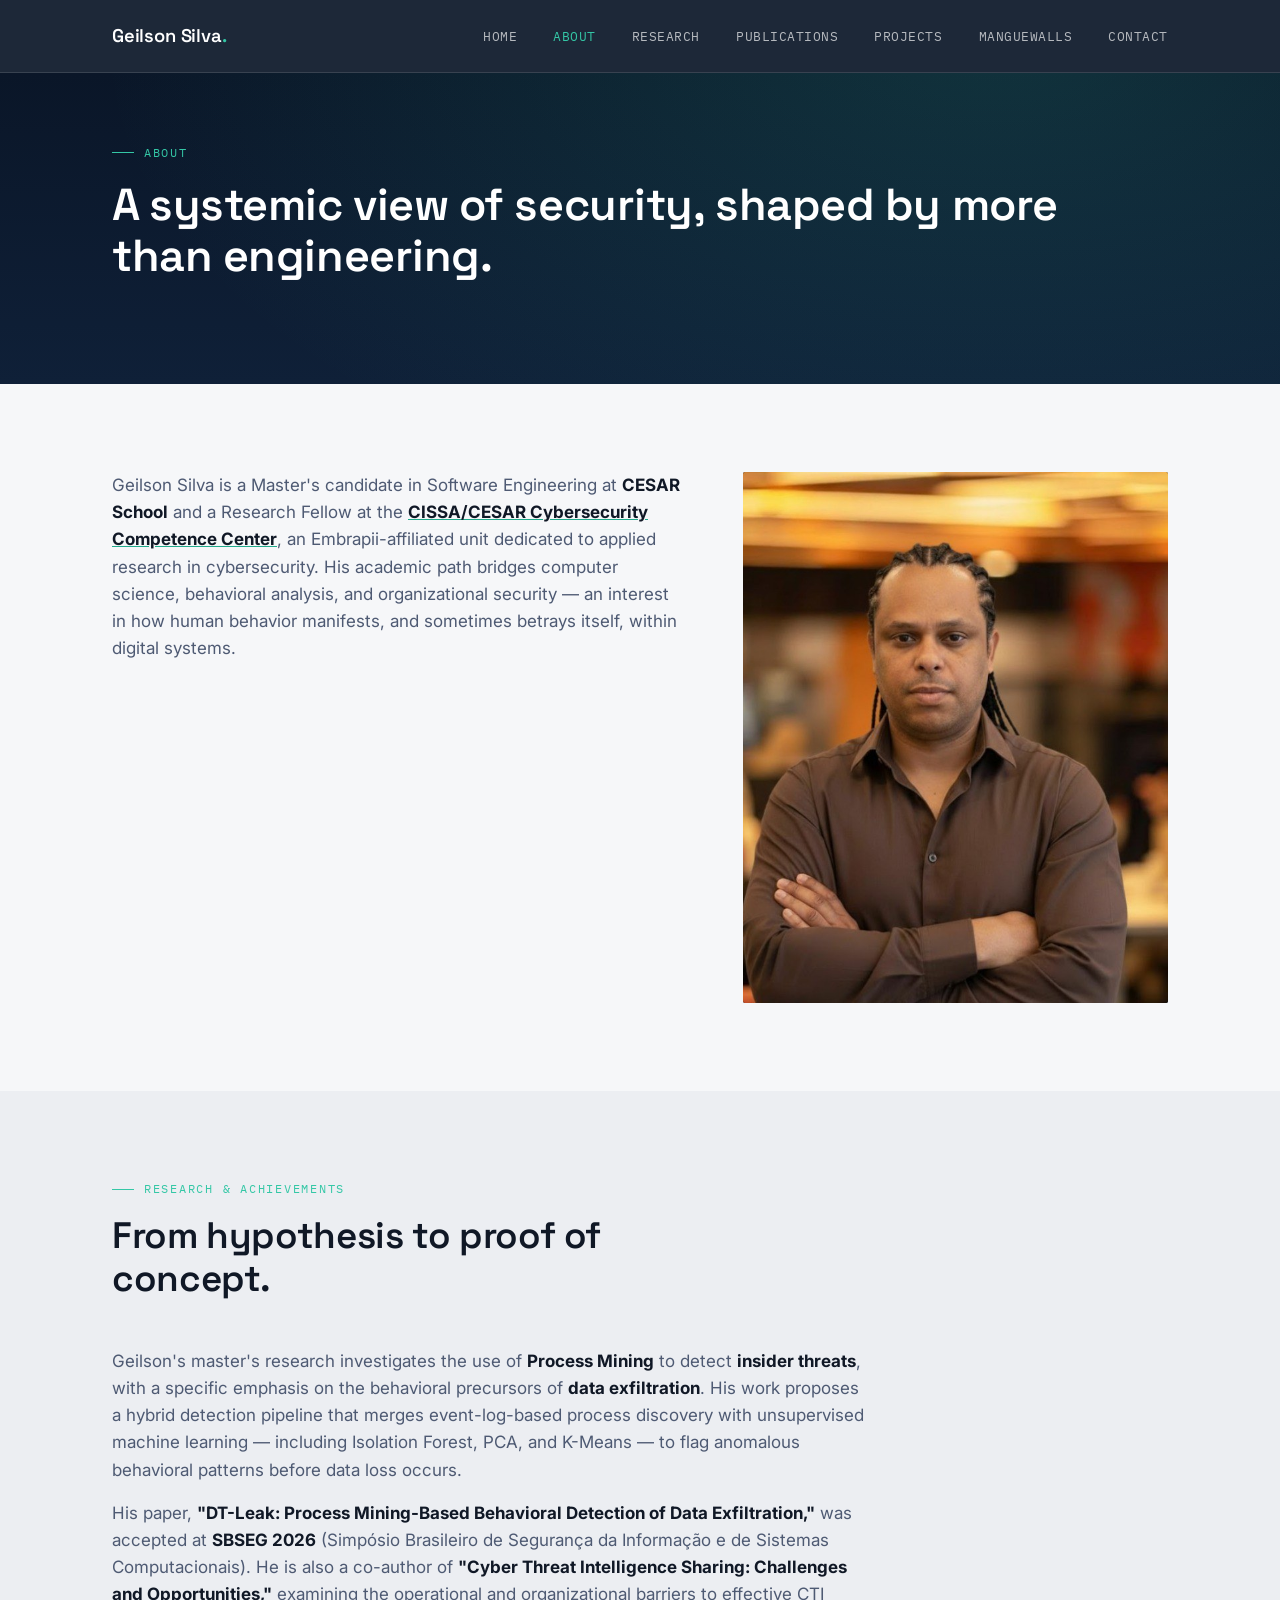
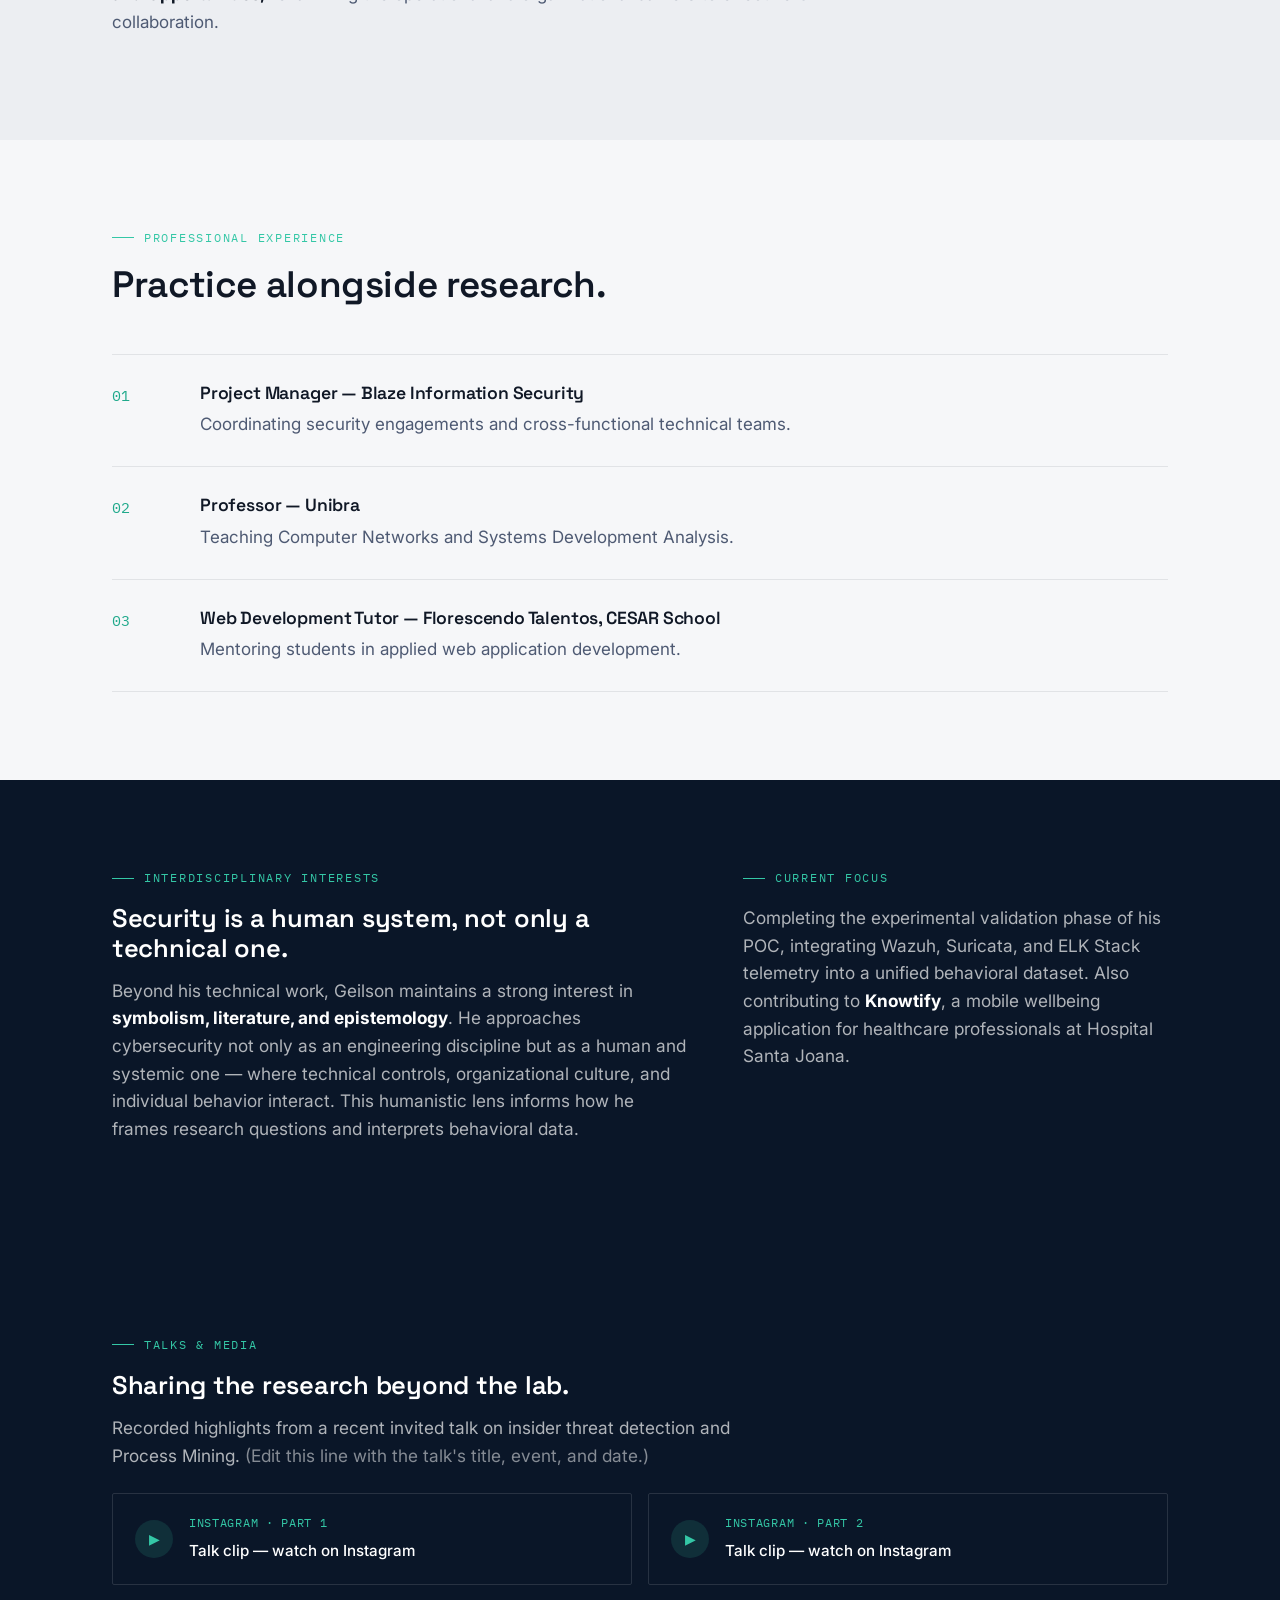
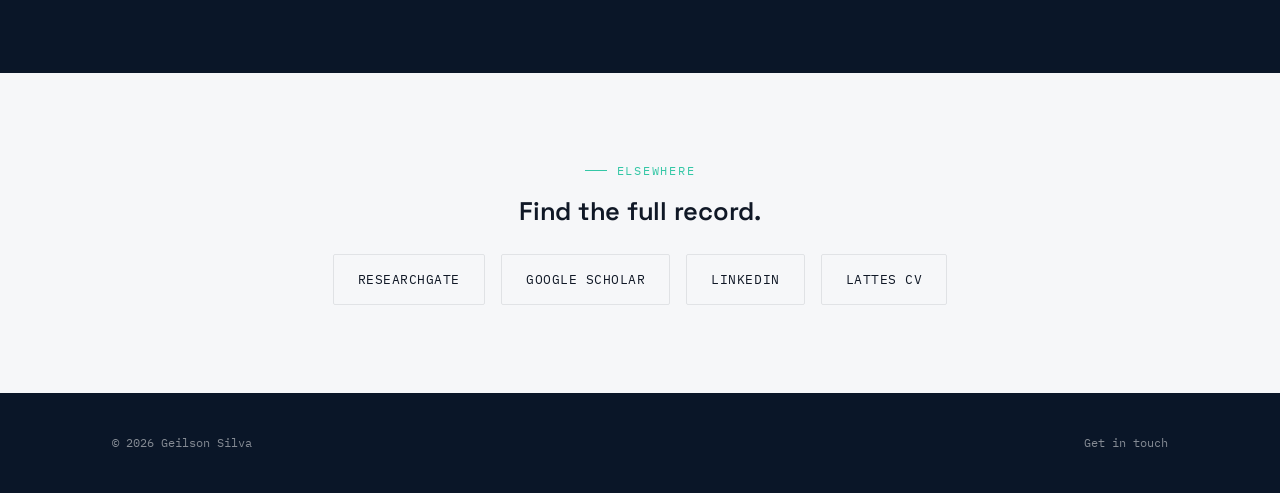
==== commit 3e702150: "update update" ====
--- a/about.html
+++ b/about.html
@@ -21,6 +21,7 @@
       <li><a href="research.html">Research</a></li>
       <li><a href="publications.html">Publications</a></li>
       <li><a href="projects.html">Projects</a></li>
+      <li><a href="manguewalls.html">Manguewalls</a></li>
       <li><a href="contact.html">Contact</a></li>
     </ul>
   </div>
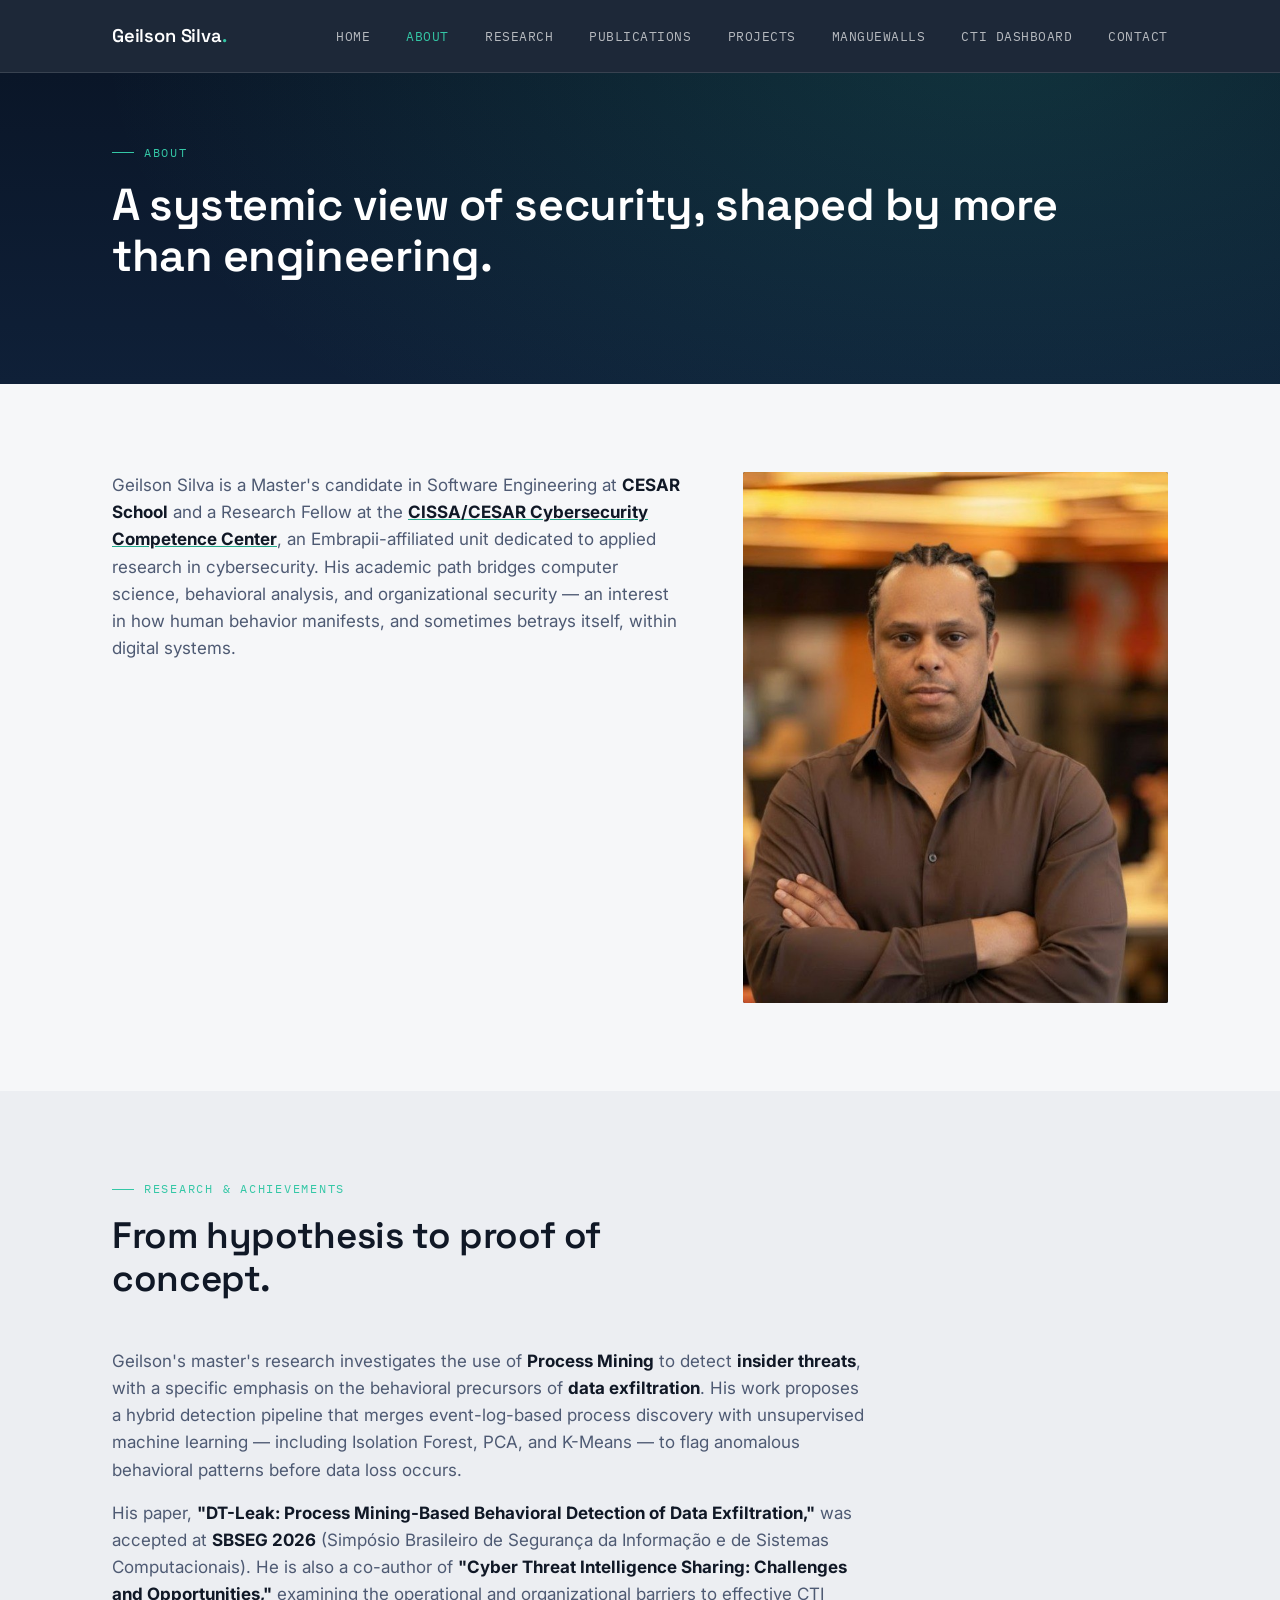
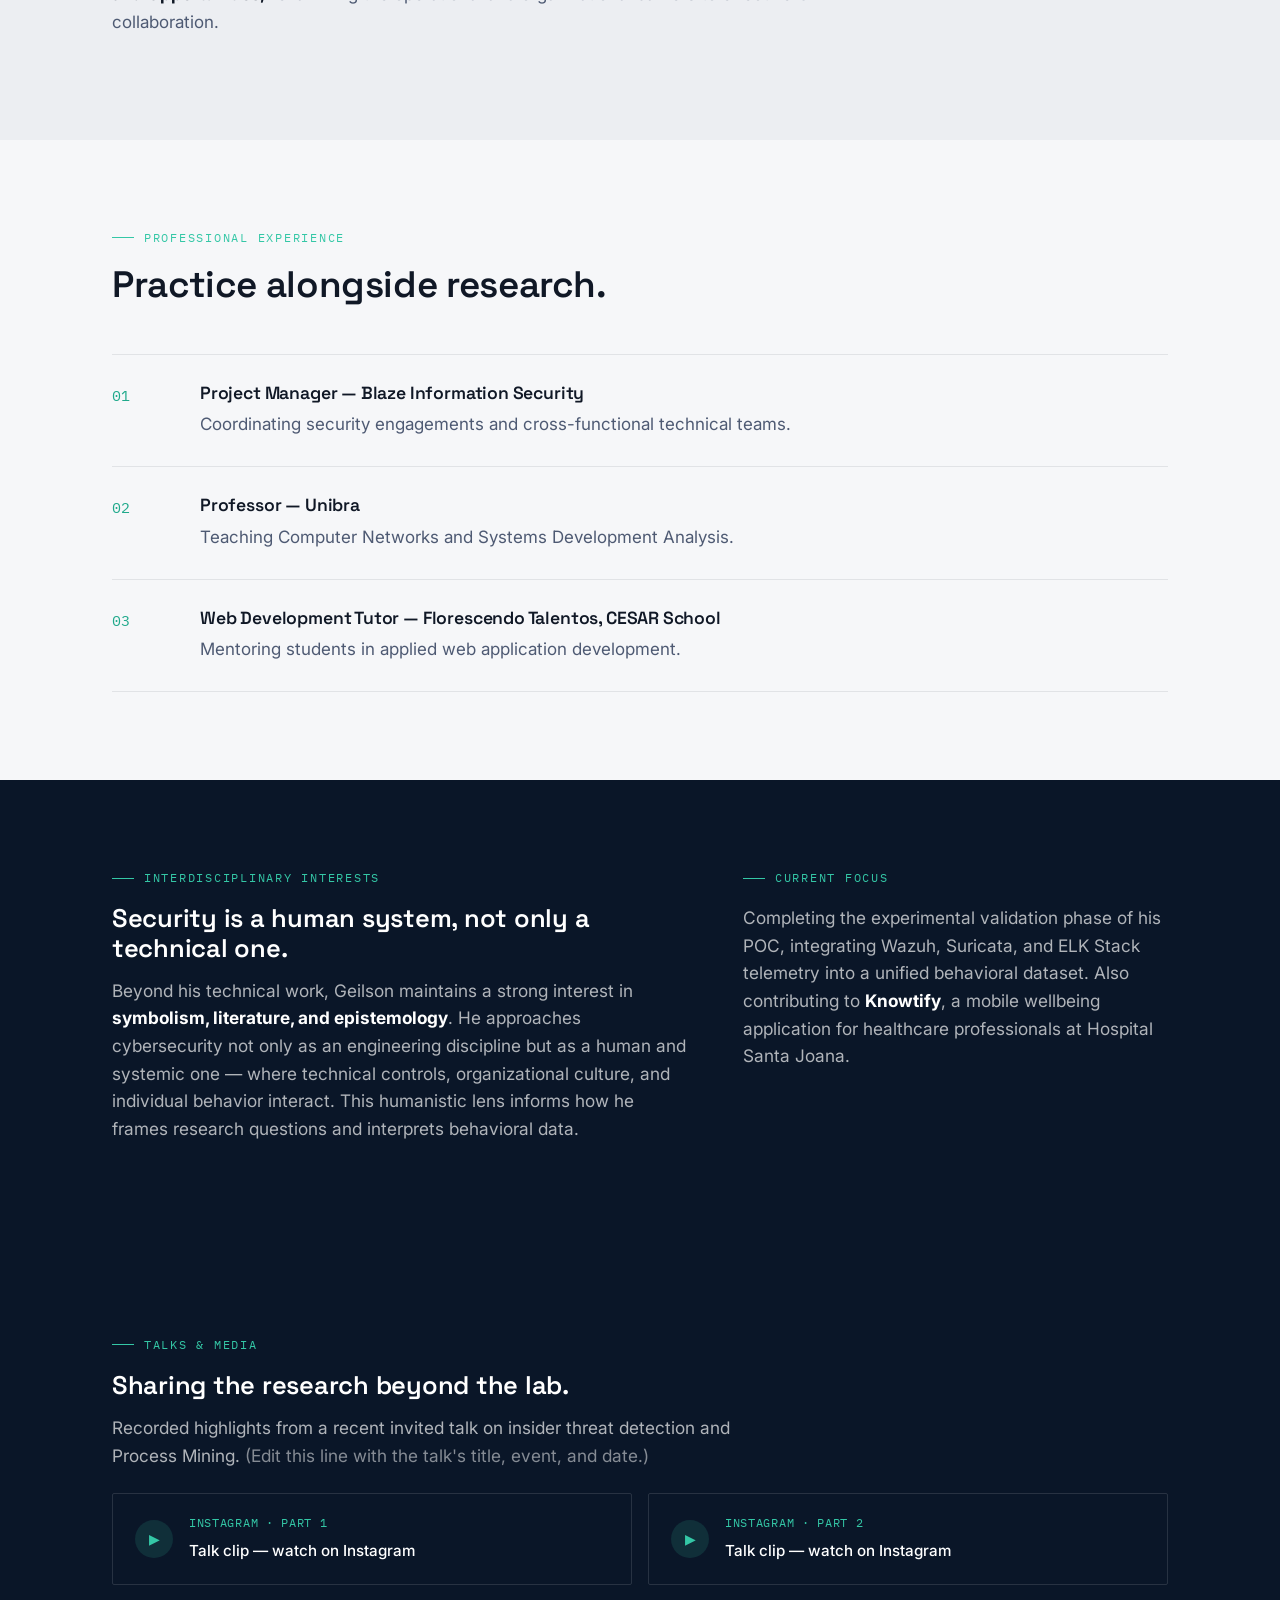
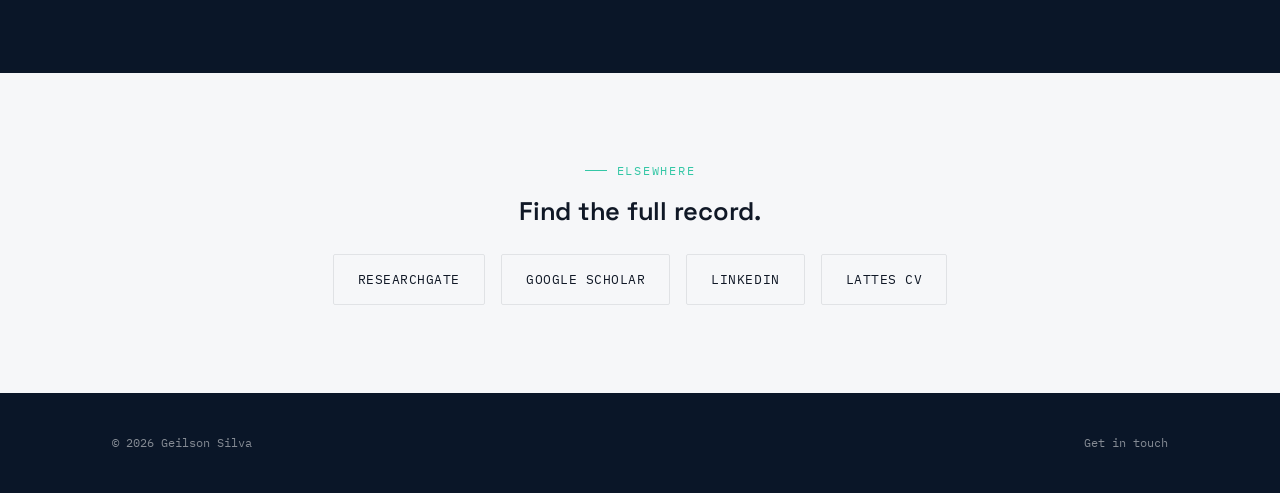
==== commit 95ffd94e: "update update" ====
--- a/about.html
+++ b/about.html
@@ -22,6 +22,7 @@
       <li><a href="publications.html">Publications</a></li>
       <li><a href="projects.html">Projects</a></li>
       <li><a href="manguewalls.html">Manguewalls</a></li>
+      <li><a href="cti-dashboard.html">CTI Dashboard</a></li>
       <li><a href="contact.html">Contact</a></li>
     </ul>
   </div>
--- a/style.css
+++ b/style.css
@@ -629,6 +629,69 @@
 
 .talk-card .title { color: var(--white); font-weight: 500; font-size: 0.95rem; }
 
+/* CTI Dashboard */
+.embed-card {
+  border: 1px solid var(--border-dark);
+  border-radius: var(--radius);
+  overflow: hidden;
+  background: var(--bg-dark-2);
+}
+.embed-card iframe {
+  width: 100%;
+  height: 640px;
+  border: 0;
+  display: block;
+  background: var(--bg-dark);
+}
+.embed-fallback {
+  padding: 16px 20px;
+  border-top: 1px solid var(--border-dark);
+  display: flex;
+  align-items: center;
+  justify-content: space-between;
+  gap: 16px;
+  flex-wrap: wrap;
+}
+.embed-fallback p {
+  margin: 0;
+  font-family: var(--font-mono);
+  font-size: 0.8rem;
+  color: rgba(255,255,255,0.5);
+}
+@media (max-width: 600px) {
+  .embed-card iframe { height: 420px; }
+}
+
+.resource-cols {
+  display: grid;
+  grid-template-columns: repeat(3, 1fr);
+  gap: 40px;
+}
+@media (max-width: 800px) { .resource-cols { grid-template-columns: 1fr; } }
+
+.resource-col h4 {
+  font-family: var(--font-mono);
+  font-size: 0.78rem;
+  text-transform: uppercase;
+  letter-spacing: 0.08em;
+  color: var(--slate-light);
+  margin-bottom: 16px;
+}
+.resource-col a {
+  display: block;
+  padding: 12px 0;
+  border-bottom: 1px solid var(--border);
+  color: var(--ink);
+  text-decoration: none;
+  font-size: 0.95rem;
+}
+.resource-col a:hover { color: var(--accent-strong); }
+.resource-col a::after {
+  content: " ↗";
+  font-size: 0.75rem;
+  color: var(--slate-light);
+}
+
 /* Contact */
 .contact-grid {
   display: grid;
